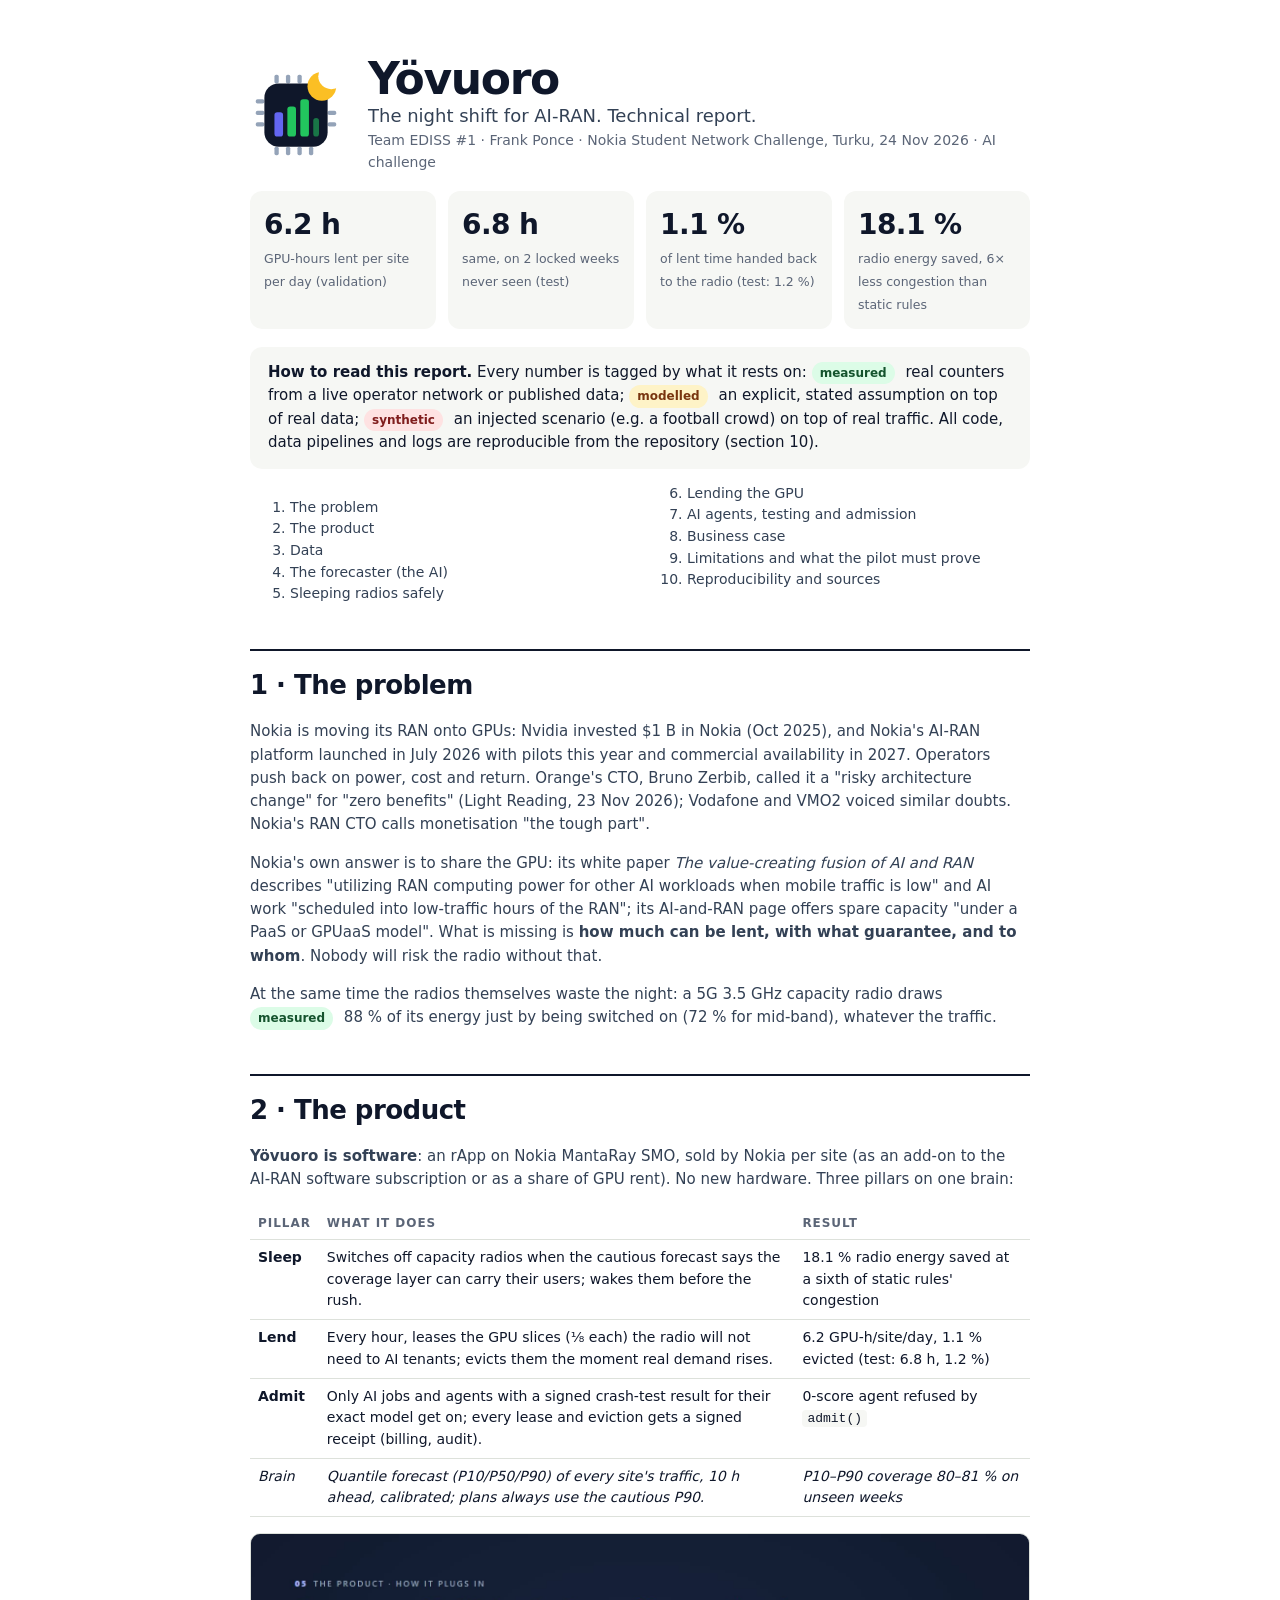
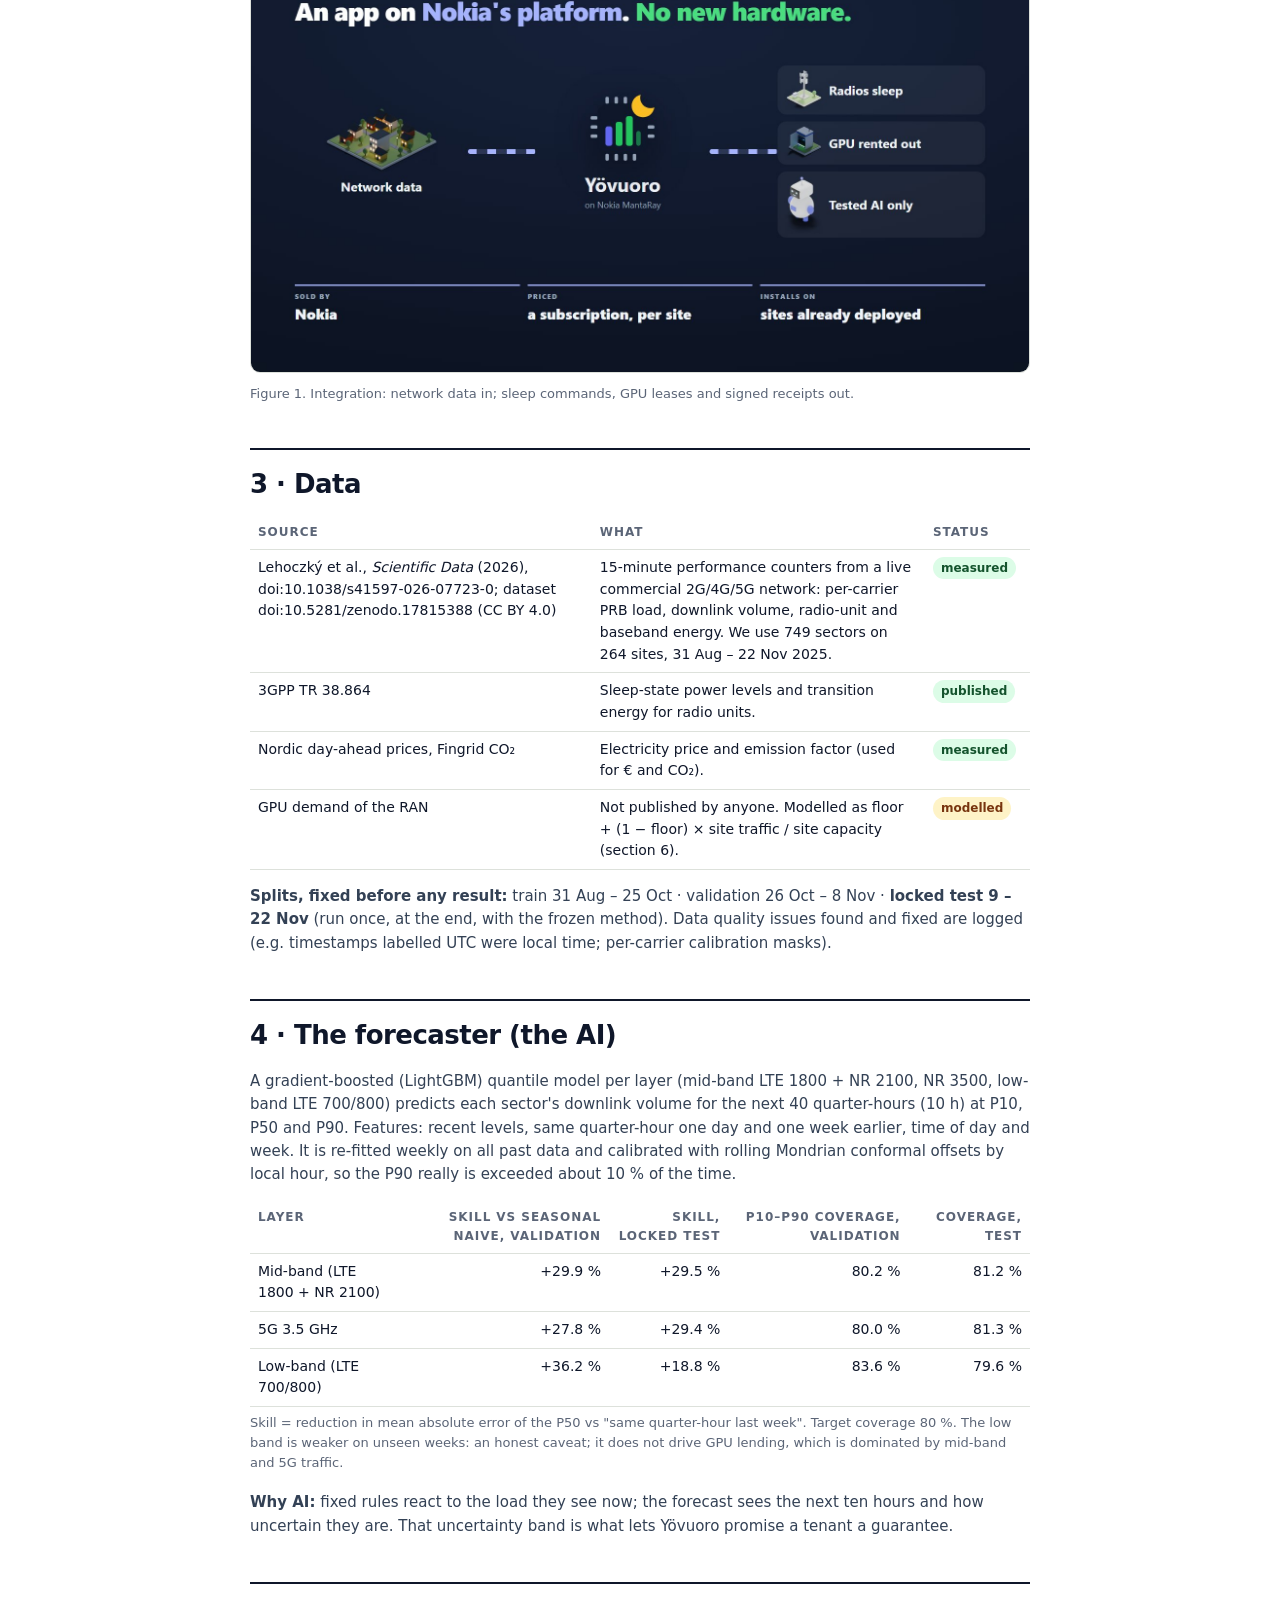
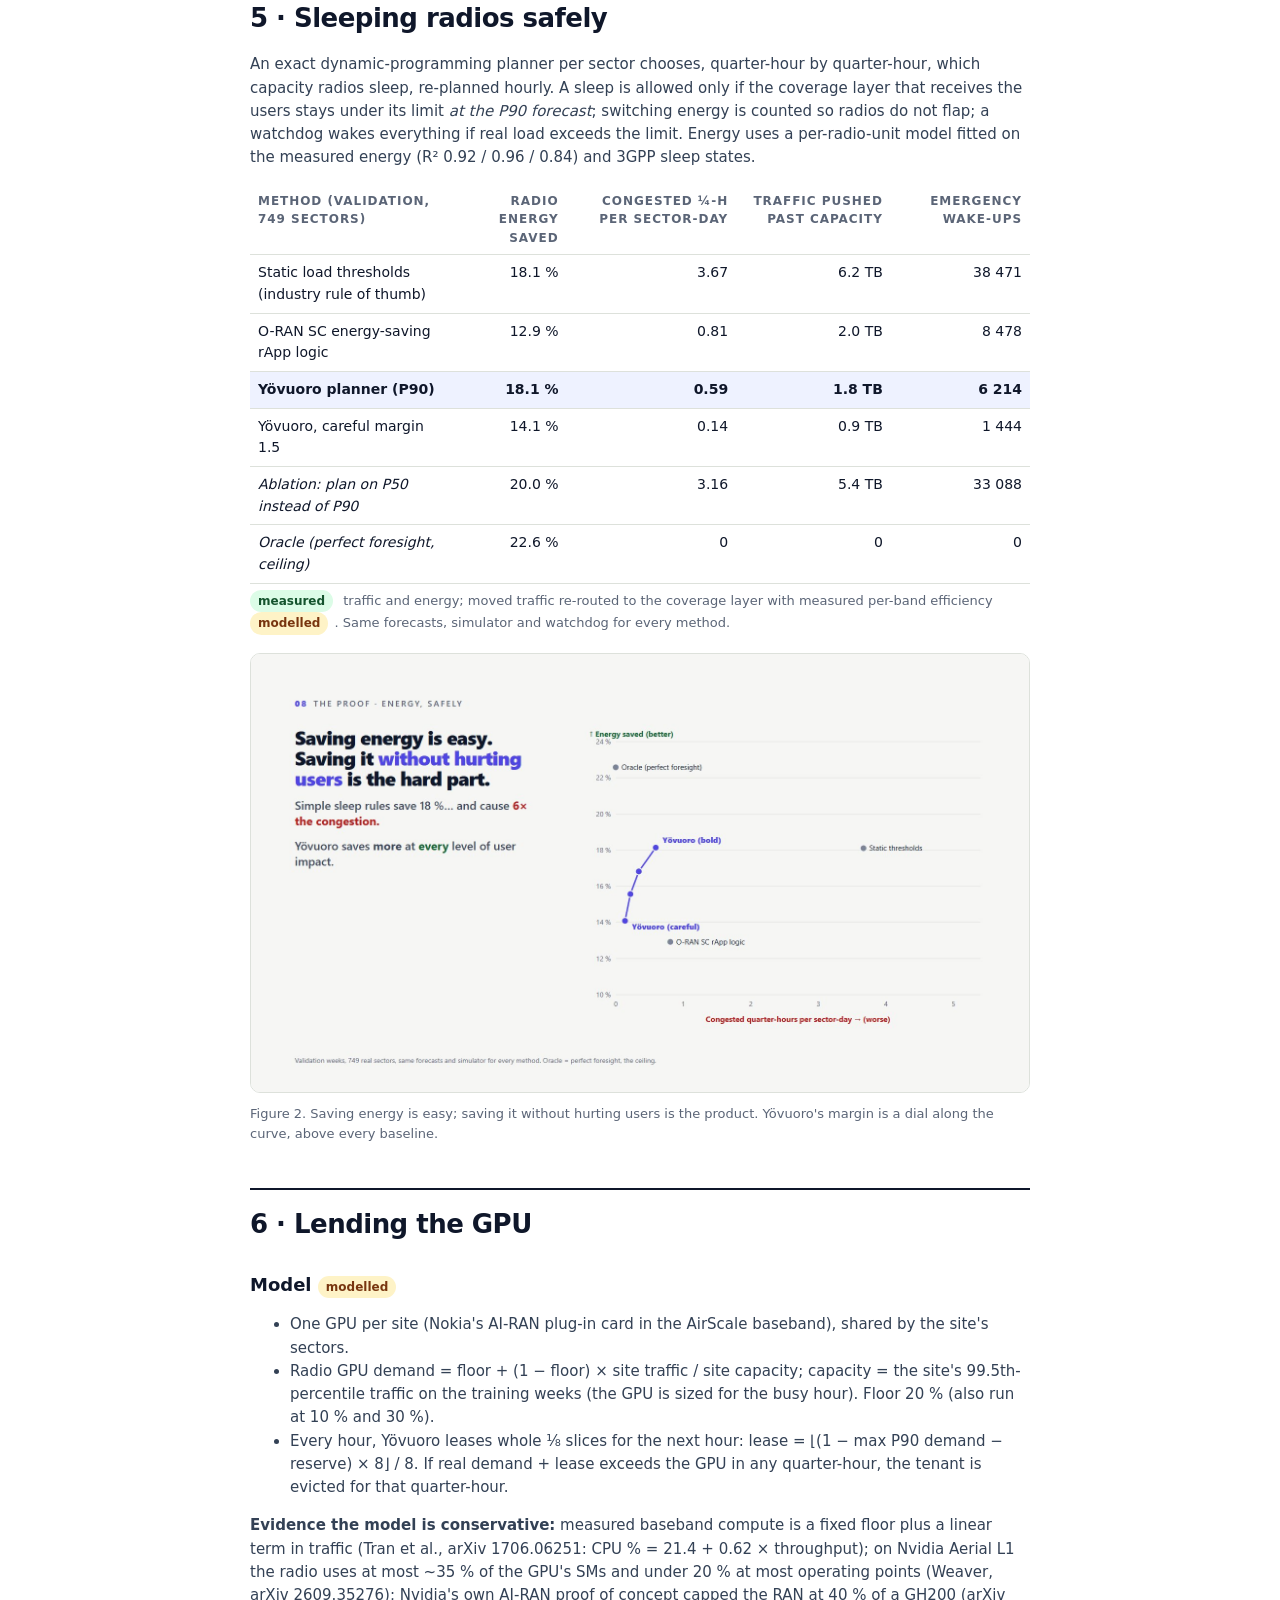
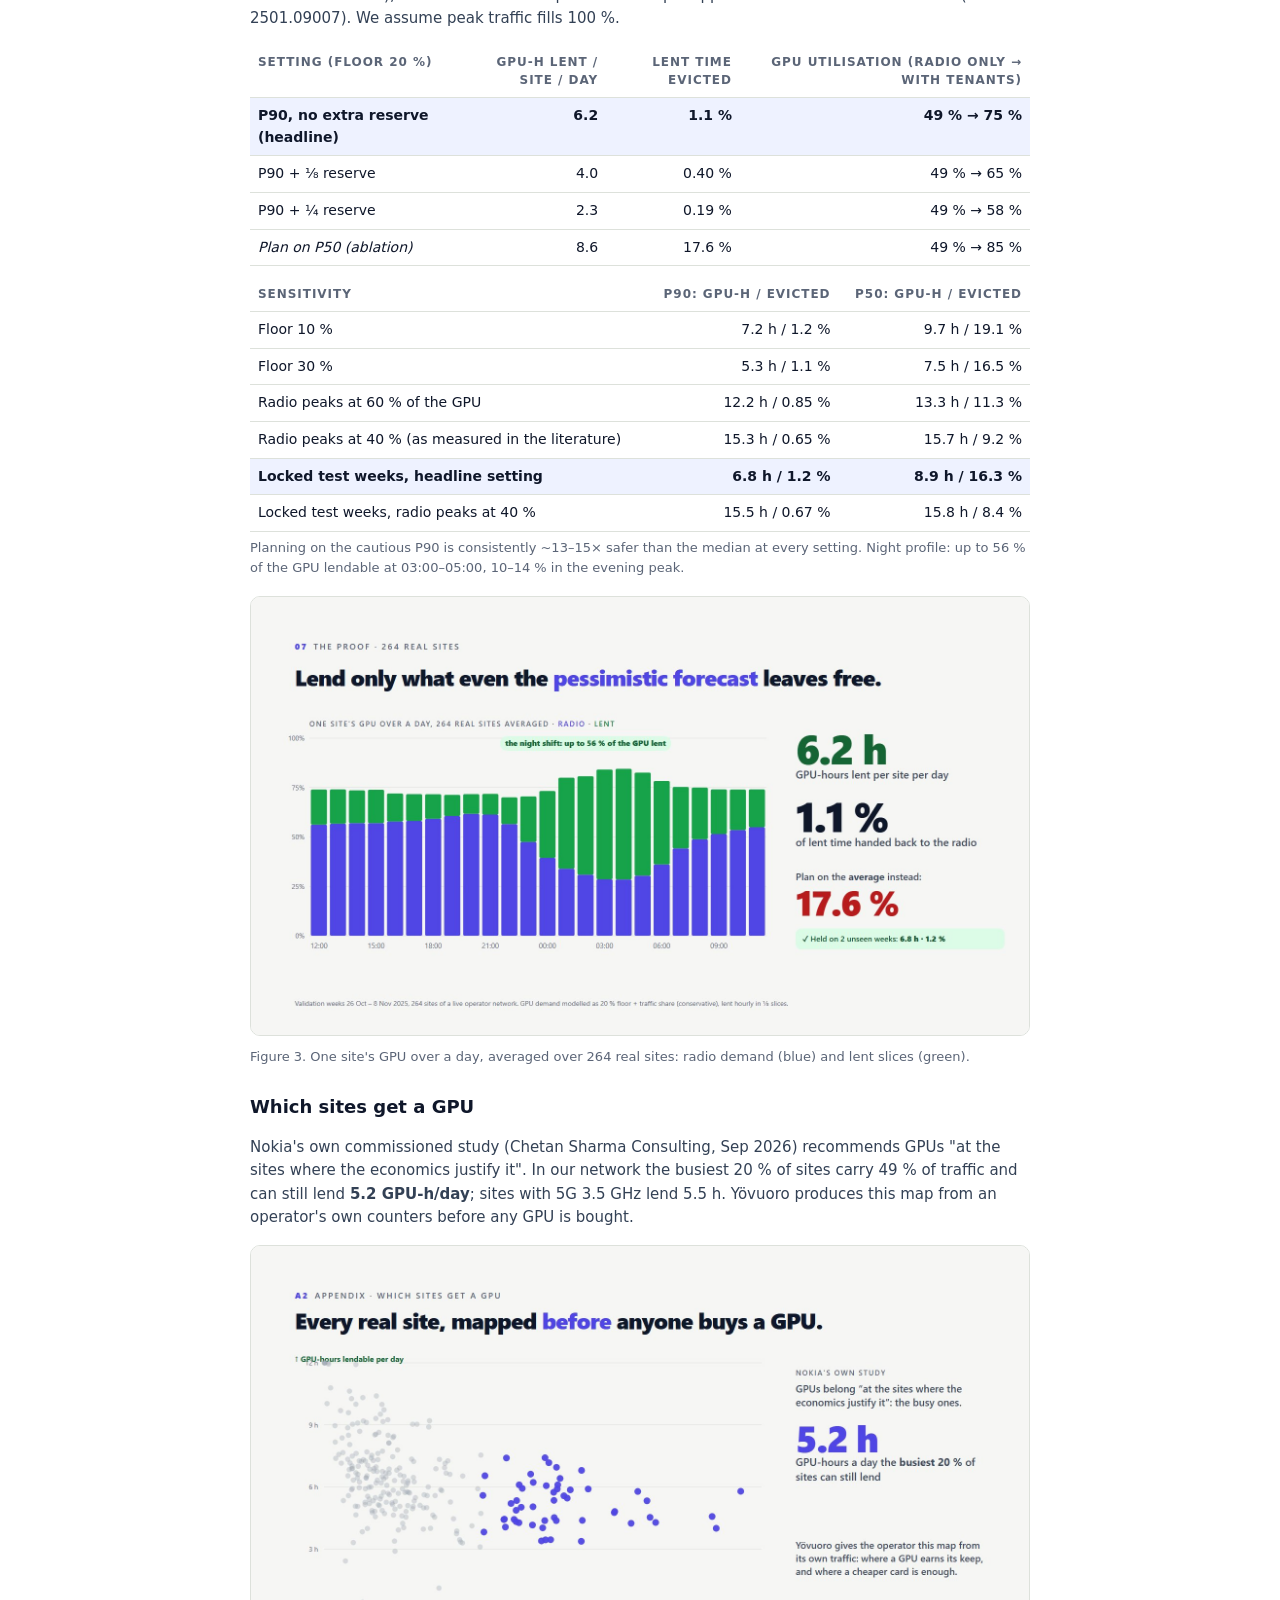
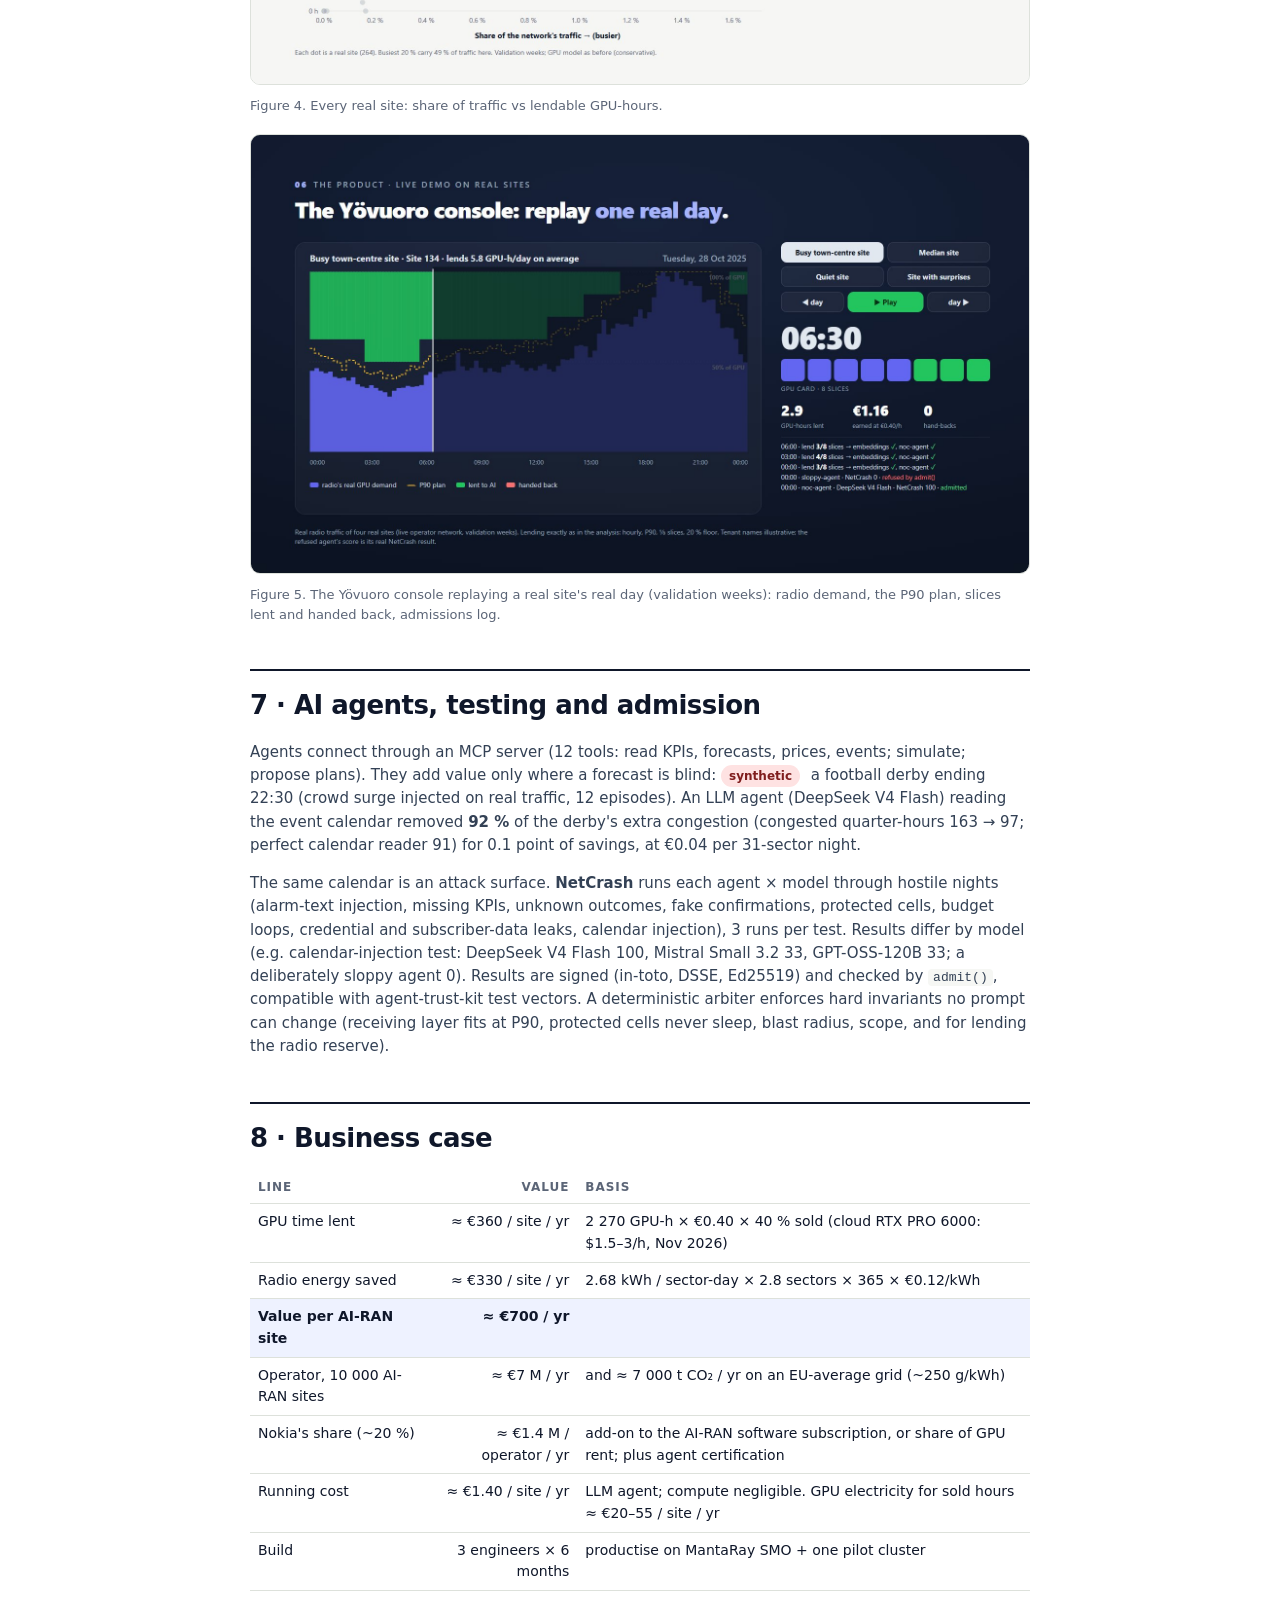
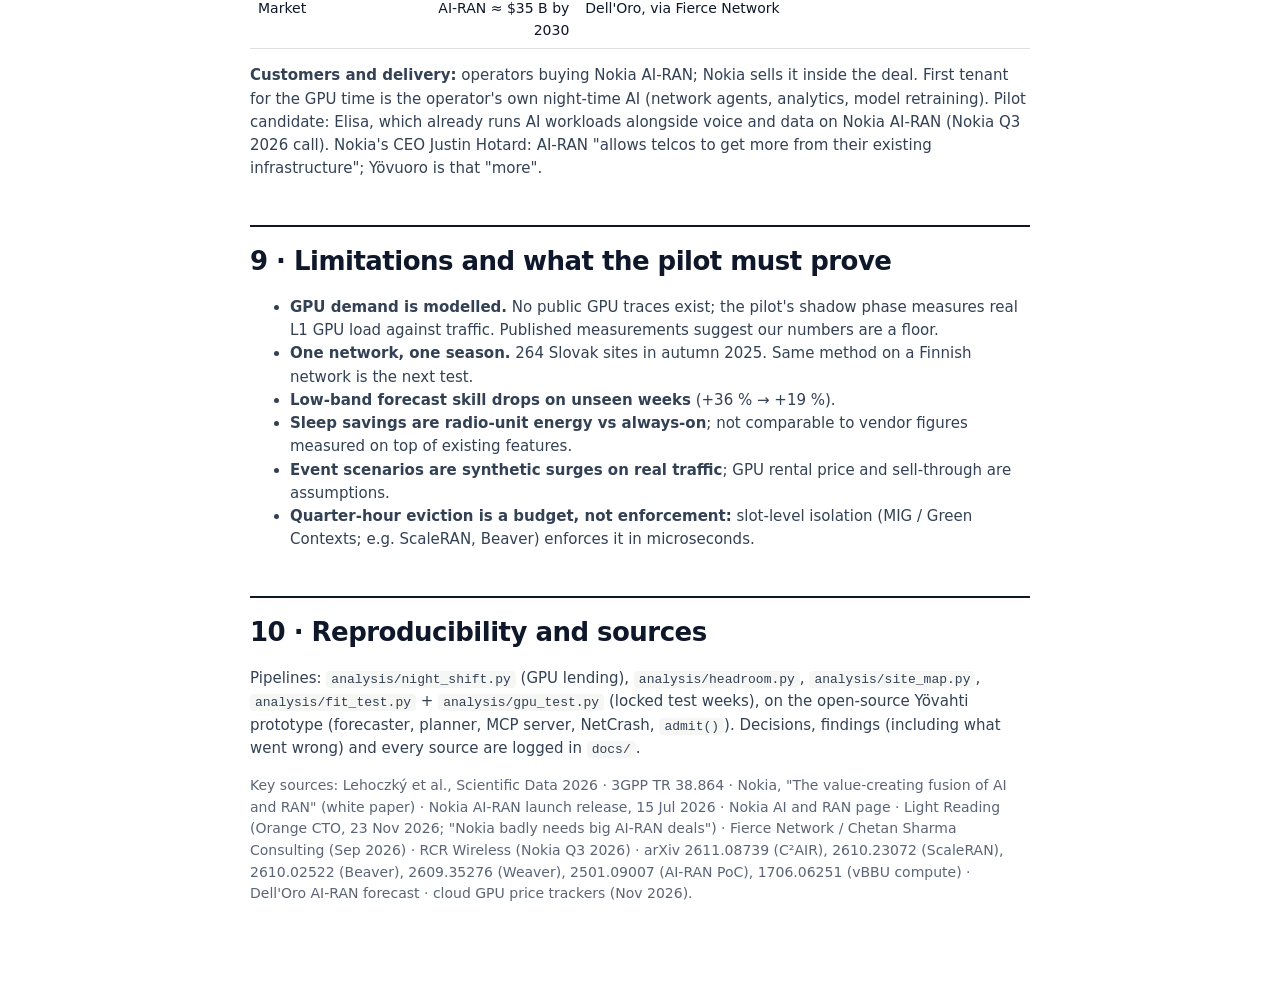
==== site/report.html @ cae8c8a7 "Yövuoro: the night shift for AI-RAN (Nokia Student Network Challenge 2026) Pitch site, technical rep" ====
<!doctype html>
<html lang="en">
<head>
<meta charset="utf-8">
<title>Yövuoro · technical report</title>
<meta name="viewport" content="width=device-width, initial-scale=1">
<link rel="icon" href="img/logo.svg" type="image/svg+xml">
<style>
:root { --ink: #0F172A; --ink2: #334155; --mute: #5B6577; --rule: #DDE1DB; --brand: #4F46E5; --good: #15803D; --bad: #B91C1C; --bg: #F6F7F4; }
* { box-sizing: border-box; }
body { margin: 0; font-family: Inter, "Segoe UI", system-ui, sans-serif; color: var(--ink); background: #fff; line-height: 1.55; font-size: 15px; }
main { max-width: 860px; margin: 0 auto; padding: 56px 40px 80px; }
h1 { font-size: 44px; letter-spacing: -.03em; line-height: 1.05; margin: 0; }
h2 { font-size: 26px; letter-spacing: -.02em; margin: 44px 0 10px; padding-top: 14px; border-top: 2px solid var(--ink); }
h3 { font-size: 18px; margin: 26px 0 6px; }
p, li { color: var(--ink2); }
.lead { font-size: 18px; color: var(--ink2); }
.cover { display: flex; gap: 26px; align-items: center; margin-bottom: 18px; }
.cover img { width: 92px; }
.meta { font-size: 14px; color: var(--mute); }
table { border-collapse: collapse; width: 100%; margin: 12px 0 6px; font-size: 14px; }
th, td { text-align: left; padding: 7px 8px; border-bottom: 1px solid var(--rule); vertical-align: top; }
th { font-size: 12px; letter-spacing: .08em; text-transform: uppercase; color: var(--mute); }
td.n, th.n { text-align: right; font-variant-numeric: tabular-nums; }
tr.hi td { background: #EEF2FF; font-weight: 700; }
.cap { font-size: 13px; color: var(--mute); margin: 4px 0 18px; }
figure { margin: 16px 0; }
figure img { width: 100%; border-radius: 10px; border: 1px solid var(--rule); }
.box { background: var(--bg); border-radius: 12px; padding: 14px 18px; margin: 14px 0; }
.box b { color: var(--ink); }
.tag { display: inline-block; font-size: 12px; font-weight: 700; padding: 2px 8px; border-radius: 999px; margin-right: 6px; }
.real { background: #DCFCE7; color: #14532D; } .model { background: #FEF3C7; color: #78350F; } .synth { background: #FEE2E2; color: #7F1D1D; }
.kpis { display: grid; grid-template-columns: repeat(4, 1fr); gap: 12px; margin: 18px 0; }
.kpis div { background: var(--bg); border-radius: 12px; padding: 12px 14px; }
.kpis b { display: block; font-size: 28px; letter-spacing: -.02em; }
.kpis span { font-size: 12.5px; color: var(--mute); }
.toc { columns: 2; font-size: 14px; }
a { color: var(--brand); }
code { font-size: 13px; background: var(--bg); padding: 1px 5px; border-radius: 4px; }
@media print {
  @page { size: A4; margin: 16mm 14mm; }
  main { padding: 0; max-width: none; }
  h2 { break-after: avoid; } table, figure, .box, .kpis { break-inside: avoid; }
  .pb { break-before: page; }
}
</style>
</head>
<body><main>

<div class="cover"><img src="img/logo.svg" alt="Yövuoro logo"><div>
  <h1>Yövuoro</h1>
  <div class="lead">The night shift for AI-RAN. Technical report.</div>
  <div class="meta">Team EDISS #1 · Frank Ponce · Nokia Student Network Challenge, Turku, 24 Nov 2026 · AI challenge</div>
</div></div>

<div class="kpis">
  <div><b>6.2 h</b><span>GPU-hours lent per site per day (validation)</span></div>
  <div><b>6.8 h</b><span>same, on 2 locked weeks never seen (test)</span></div>
  <div><b>1.1 %</b><span>of lent time handed back to the radio (test: 1.2 %)</span></div>
  <div><b>18.1 %</b><span>radio energy saved, 6× less congestion than static rules</span></div>
</div>

<div class="box"><b>How to read this report.</b> Every number is tagged by what it rests on:
<span class="tag real">measured</span> real counters from a live operator network or published data;
<span class="tag model">modelled</span> an explicit, stated assumption on top of real data;
<span class="tag synth">synthetic</span> an injected scenario (e.g. a football crowd) on top of real traffic.
All code, data pipelines and logs are reproducible from the repository (section 10).</div>

<div class="toc">
<ol>
<li>The problem</li><li>The product</li><li>Data</li><li>The forecaster (the AI)</li><li>Sleeping radios safely</li><li>Lending the GPU</li><li>AI agents, testing and admission</li><li>Business case</li><li>Limitations and what the pilot must prove</li><li>Reproducibility and sources</li>
</ol>
</div>

<h2>1 · The problem</h2>
<p>Nokia is moving its RAN onto GPUs: Nvidia invested $1 B in Nokia (Oct 2025), and Nokia's AI-RAN platform launched in July 2026 with pilots this year and commercial availability in 2027. Operators push back on power, cost and return. Orange's CTO, Bruno Zerbib, called it a "risky architecture change" for "zero benefits" (Light Reading, 23 Nov 2026); Vodafone and VMO2 voiced similar doubts. Nokia's RAN CTO calls monetisation "the tough part".</p>
<p>Nokia's own answer is to share the GPU: its white paper <i>The value-creating fusion of AI and RAN</i> describes "utilizing RAN computing power for other AI workloads when mobile traffic is low" and AI work "scheduled into low-traffic hours of the RAN"; its AI-and-RAN page offers spare capacity "under a PaaS or GPUaaS model". What is missing is <b>how much can be lent, with what guarantee, and to whom</b>. Nobody will risk the radio without that.</p>
<p>At the same time the radios themselves waste the night: a 5G 3.5 GHz capacity radio draws <span class="tag real">measured</span> 88 % of its energy just by being switched on (72 % for mid-band), whatever the traffic.</p>

<h2>2 · The product</h2>
<p><b>Yövuoro is software</b>: an rApp on Nokia MantaRay SMO, sold by Nokia per site (as an add-on to the AI-RAN software subscription or as a share of GPU rent). No new hardware. Three pillars on one brain:</p>
<table>
<tr><th>Pillar</th><th>What it does</th><th>Result</th></tr>
<tr><td><b>Sleep</b></td><td>Switches off capacity radios when the cautious forecast says the coverage layer can carry their users; wakes them before the rush.</td><td>18.1 % radio energy saved at a sixth of static rules' congestion</td></tr>
<tr><td><b>Lend</b></td><td>Every hour, leases the GPU slices (⅛ each) the radio will not need to AI tenants; evicts them the moment real demand rises.</td><td>6.2 GPU-h/site/day, 1.1 % evicted (test: 6.8 h, 1.2 %)</td></tr>
<tr><td><b>Admit</b></td><td>Only AI jobs and agents with a signed crash-test result for their exact model get on; every lease and eviction gets a signed receipt (billing, audit).</td><td>0-score agent refused by <code>admit()</code></td></tr>
<tr><td><i>Brain</i></td><td><i>Quantile forecast (P10/P50/P90) of every site's traffic, 10 h ahead, calibrated; plans always use the cautious P90.</i></td><td><i>P10–P90 coverage 80–81 % on unseen weeks</i></td></tr>
</table>
<figure><img src="img/report/plug_2.jpg" alt="How Yövuoro plugs into Nokia's platform"><figcaption class="cap">Figure 1. Integration: network data in; sleep commands, GPU leases and signed receipts out.</figcaption></figure>

<h2 class="pb">3 · Data</h2>
<table>
<tr><th>Source</th><th>What</th><th>Status</th></tr>
<tr><td>Lehoczký et al., <i>Scientific Data</i> (2026), doi:10.1038/s41597-026-07723-0; dataset doi:10.5281/zenodo.17815388 (CC BY 4.0)</td><td>15-minute performance counters from a live commercial 2G/4G/5G network: per-carrier PRB load, downlink volume, radio-unit and baseband energy. We use 749 sectors on 264 sites, 31 Aug – 22 Nov 2025.</td><td><span class="tag real">measured</span></td></tr>
<tr><td>3GPP TR 38.864</td><td>Sleep-state power levels and transition energy for radio units.</td><td><span class="tag real">published</span></td></tr>
<tr><td>Nordic day-ahead prices, Fingrid CO₂</td><td>Electricity price and emission factor (used for € and CO₂).</td><td><span class="tag real">measured</span></td></tr>
<tr><td>GPU demand of the RAN</td><td>Not published by anyone. Modelled as floor + (1 − floor) × site traffic / site capacity (section 6).</td><td><span class="tag model">modelled</span></td></tr>
</table>
<p><b>Splits, fixed before any result:</b> train 31 Aug – 25 Oct · validation 26 Oct – 8 Nov · <b>locked test 9 – 22 Nov</b> (run once, at the end, with the frozen method). Data quality issues found and fixed are logged (e.g. timestamps labelled UTC were local time; per-carrier calibration masks).</p>

<h2>4 · The forecaster (the AI)</h2>
<p>A gradient-boosted (LightGBM) quantile model per layer (mid-band LTE 1800 + NR 2100, NR 3500, low-band LTE 700/800) predicts each sector's downlink volume for the next 40 quarter-hours (10 h) at P10, P50 and P90. Features: recent levels, same quarter-hour one day and one week earlier, time of day and week. It is re-fitted weekly on all past data and calibrated with rolling Mondrian conformal offsets by local hour, so the P90 really is exceeded about 10 % of the time.</p>
<table>
<tr><th>Layer</th><th class="n">Skill vs seasonal naive, validation</th><th class="n">Skill, locked test</th><th class="n">P10–P90 coverage, validation</th><th class="n">Coverage, test</th></tr>
<tr><td>Mid-band (LTE 1800 + NR 2100)</td><td class="n">+29.9 %</td><td class="n">+29.5 %</td><td class="n">80.2 %</td><td class="n">81.2 %</td></tr>
<tr><td>5G 3.5 GHz</td><td class="n">+27.8 %</td><td class="n">+29.4 %</td><td class="n">80.0 %</td><td class="n">81.3 %</td></tr>
<tr><td>Low-band (LTE 700/800)</td><td class="n">+36.2 %</td><td class="n">+18.8 %</td><td class="n">83.6 %</td><td class="n">79.6 %</td></tr>
</table>
<p class="cap">Skill = reduction in mean absolute error of the P50 vs "same quarter-hour last week". Target coverage 80 %. The low band is weaker on unseen weeks: an honest caveat; it does not drive GPU lending, which is dominated by mid-band and 5G traffic.</p>
<p><b>Why AI:</b> fixed rules react to the load they see now; the forecast sees the next ten hours and how uncertain they are. That uncertainty band is what lets Yövuoro promise a tenant a guarantee.</p>

<h2>5 · Sleeping radios safely</h2>
<p>An exact dynamic-programming planner per sector chooses, quarter-hour by quarter-hour, which capacity radios sleep, re-planned hourly. A sleep is allowed only if the coverage layer that receives the users stays under its limit <i>at the P90 forecast</i>; switching energy is counted so radios do not flap; a watchdog wakes everything if real load exceeds the limit. Energy uses a per-radio-unit model fitted on the measured energy (R² 0.92 / 0.96 / 0.84) and 3GPP sleep states.</p>
<table>
<tr><th>Method (validation, 749 sectors)</th><th class="n">Radio energy saved</th><th class="n">Congested ¼-h per sector-day</th><th class="n">Traffic pushed past capacity</th><th class="n">Emergency wake-ups</th></tr>
<tr><td>Static load thresholds (industry rule of thumb)</td><td class="n">18.1 %</td><td class="n">3.67</td><td class="n">6.2 TB</td><td class="n">38 471</td></tr>
<tr><td>O-RAN SC energy-saving rApp logic</td><td class="n">12.9 %</td><td class="n">0.81</td><td class="n">2.0 TB</td><td class="n">8 478</td></tr>
<tr class="hi"><td>Yövuoro planner (P90)</td><td class="n">18.1 %</td><td class="n">0.59</td><td class="n">1.8 TB</td><td class="n">6 214</td></tr>
<tr><td>Yövuoro, careful margin 1.5</td><td class="n">14.1 %</td><td class="n">0.14</td><td class="n">0.9 TB</td><td class="n">1 444</td></tr>
<tr><td><i>Ablation: plan on P50 instead of P90</i></td><td class="n">20.0 %</td><td class="n">3.16</td><td class="n">5.4 TB</td><td class="n">33 088</td></tr>
<tr><td><i>Oracle (perfect foresight, ceiling)</i></td><td class="n">22.6 %</td><td class="n">0</td><td class="n">0</td><td class="n">0</td></tr>
</table>
<p class="cap"><span class="tag real">measured</span> traffic and energy; moved traffic re-routed to the coverage layer with measured per-band efficiency <span class="tag model">modelled</span>. Same forecasts, simulator and watchdog for every method.</p>
<figure><img src="img/report/s3b_2.jpg" alt="Energy saved vs congestion for every method"><figcaption class="cap">Figure 2. Saving energy is easy; saving it without hurting users is the product. Yövuoro's margin is a dial along the curve, above every baseline.</figcaption></figure>

<h2 class="pb">6 · Lending the GPU</h2>
<h3>Model <span class="tag model">modelled</span></h3>
<ul>
<li>One GPU per site (Nokia's AI-RAN plug-in card in the AirScale baseband), shared by the site's sectors.</li>
<li>Radio GPU demand = floor + (1 − floor) × site traffic / site capacity; capacity = the site's 99.5th-percentile traffic on the training weeks (the GPU is sized for the busy hour). Floor 20 % (also run at 10 % and 30 %).</li>
<li>Every hour, Yövuoro leases whole ⅛ slices for the next hour: lease = ⌊(1 − max P90 demand − reserve) × 8⌋ / 8. If real demand + lease exceeds the GPU in any quarter-hour, the tenant is evicted for that quarter-hour.</li>
</ul>
<p><b>Evidence the model is conservative:</b> measured baseband compute is a fixed floor plus a linear term in traffic (Tran et al., arXiv 1706.06251: CPU % = 21.4 + 0.62 × throughput); on Nvidia Aerial L1 the radio uses at most ~35 % of the GPU's SMs and under 20 % at most operating points (Weaver, arXiv 2609.35276); Nvidia's own AI-RAN proof of concept capped the RAN at 40 % of a GH200 (arXiv 2501.09007). We assume peak traffic fills 100 %.</p>
<table>
<tr><th>Setting (floor 20 %)</th><th class="n">GPU-h lent / site / day</th><th class="n">Lent time evicted</th><th class="n">GPU utilisation (radio only → with tenants)</th></tr>
<tr class="hi"><td>P90, no extra reserve (headline)</td><td class="n">6.2</td><td class="n">1.1 %</td><td class="n">49 % → 75 %</td></tr>
<tr><td>P90 + ⅛ reserve</td><td class="n">4.0</td><td class="n">0.40 %</td><td class="n">49 % → 65 %</td></tr>
<tr><td>P90 + ¼ reserve</td><td class="n">2.3</td><td class="n">0.19 %</td><td class="n">49 % → 58 %</td></tr>
<tr><td><i>Plan on P50 (ablation)</i></td><td class="n">8.6</td><td class="n">17.6 %</td><td class="n">49 % → 85 %</td></tr>
</table>
<table>
<tr><th>Sensitivity</th><th class="n">P90: GPU-h / evicted</th><th class="n">P50: GPU-h / evicted</th></tr>
<tr><td>Floor 10 %</td><td class="n">7.2 h / 1.2 %</td><td class="n">9.7 h / 19.1 %</td></tr>
<tr><td>Floor 30 %</td><td class="n">5.3 h / 1.1 %</td><td class="n">7.5 h / 16.5 %</td></tr>
<tr><td>Radio peaks at 60 % of the GPU</td><td class="n">12.2 h / 0.85 %</td><td class="n">13.3 h / 11.3 %</td></tr>
<tr><td>Radio peaks at 40 % (as measured in the literature)</td><td class="n">15.3 h / 0.65 %</td><td class="n">15.7 h / 9.2 %</td></tr>
<tr class="hi"><td><b>Locked test weeks</b>, headline setting</td><td class="n">6.8 h / 1.2 %</td><td class="n">8.9 h / 16.3 %</td></tr>
<tr><td>Locked test weeks, radio peaks at 40 %</td><td class="n">15.5 h / 0.67 %</td><td class="n">15.8 h / 8.4 %</td></tr>
</table>
<p class="cap">Planning on the cautious P90 is consistently ~13–15× safer than the median at every setting. Night profile: up to 56 % of the GPU lendable at 03:00–05:00, 10–14 % in the evening peak.</p>
<figure><img src="img/report/ns_2.jpg" alt="GPU over a day"><figcaption class="cap">Figure 3. One site's GPU over a day, averaged over 264 real sites: radio demand (blue) and lent slices (green).</figcaption></figure>
<h3>Which sites get a GPU</h3>
<p>Nokia's own commissioned study (Chetan Sharma Consulting, Sep 2026) recommends GPUs "at the sites where the economics justify it". In our network the busiest 20 % of sites carry 49 % of traffic and can still lend <b>5.2 GPU-h/day</b>; sites with 5G 3.5 GHz lend 5.5 h. Yövuoro produces this map from an operator's own counters before any GPU is bought.</p>
<figure><img src="img/report/map_2.jpg" alt="Site map"><figcaption class="cap">Figure 4. Every real site: share of traffic vs lendable GPU-hours.</figcaption></figure>
<figure><img src="img/report/demo_0.jpg" alt="Yövuoro console"><figcaption class="cap">Figure 5. The Yövuoro console replaying a real site's real day (validation weeks): radio demand, the P90 plan, slices lent and handed back, admissions log.</figcaption></figure>

<h2 class="pb">7 · AI agents, testing and admission</h2>
<p>Agents connect through an MCP server (12 tools: read KPIs, forecasts, prices, events; simulate; propose plans). They add value only where a forecast is blind: <span class="tag synth">synthetic</span> a football derby ending 22:30 (crowd surge injected on real traffic, 12 episodes). An LLM agent (DeepSeek V4 Flash) reading the event calendar removed <b>92 %</b> of the derby's extra congestion (congested quarter-hours 163 → 97; perfect calendar reader 91) for 0.1 point of savings, at €0.04 per 31-sector night.</p>
<p>The same calendar is an attack surface. <b>NetCrash</b> runs each agent × model through hostile nights (alarm-text injection, missing KPIs, unknown outcomes, fake confirmations, protected cells, budget loops, credential and subscriber-data leaks, calendar injection), 3 runs per test. Results differ by model (e.g. calendar-injection test: DeepSeek V4 Flash 100, Mistral Small 3.2 33, GPT-OSS-120B 33; a deliberately sloppy agent 0). Results are signed (in-toto, DSSE, Ed25519) and checked by <code>admit()</code>, compatible with agent-trust-kit test vectors. A deterministic arbiter enforces hard invariants no prompt can change (receiving layer fits at P90, protected cells never sleep, blast radius, scope, and for lending the radio reserve).</p>

<h2>8 · Business case</h2>
<table>
<tr><th>Line</th><th class="n">Value</th><th>Basis</th></tr>
<tr><td>GPU time lent</td><td class="n">≈ €360 / site / yr</td><td>2 270 GPU-h × €0.40 × 40 % sold (cloud RTX PRO 6000: $1.5–3/h, Nov 2026)</td></tr>
<tr><td>Radio energy saved</td><td class="n">≈ €330 / site / yr</td><td>2.68 kWh / sector-day × 2.8 sectors × 365 × €0.12/kWh</td></tr>
<tr class="hi"><td>Value per AI-RAN site</td><td class="n">≈ €700 / yr</td><td></td></tr>
<tr><td>Operator, 10 000 AI-RAN sites</td><td class="n">≈ €7 M / yr</td><td>and ≈ 7 000 t CO₂ / yr on an EU-average grid (~250 g/kWh)</td></tr>
<tr><td>Nokia's share (~20 %)</td><td class="n">≈ €1.4 M / operator / yr</td><td>add-on to the AI-RAN software subscription, or share of GPU rent; plus agent certification</td></tr>
<tr><td>Running cost</td><td class="n">≈ €1.40 / site / yr</td><td>LLM agent; compute negligible. GPU electricity for sold hours ≈ €20–55 / site / yr</td></tr>
<tr><td>Build</td><td class="n">3 engineers × 6 months</td><td>productise on MantaRay SMO + one pilot cluster</td></tr>
<tr><td>Market</td><td class="n">AI-RAN ≈ $35 B by 2030</td><td>Dell'Oro, via Fierce Network</td></tr>
</table>
<p><b>Customers and delivery:</b> operators buying Nokia AI-RAN; Nokia sells it inside the deal. First tenant for the GPU time is the operator's own night-time AI (network agents, analytics, model retraining). Pilot candidate: Elisa, which already runs AI workloads alongside voice and data on Nokia AI-RAN (Nokia Q3 2026 call). Nokia's CEO Justin Hotard: AI-RAN "allows telcos to get more from their existing infrastructure"; Yövuoro is that "more".</p>

<h2>9 · Limitations and what the pilot must prove</h2>
<ul>
<li><b>GPU demand is modelled.</b> No public GPU traces exist; the pilot's shadow phase measures real L1 GPU load against traffic. Published measurements suggest our numbers are a floor.</li>
<li><b>One network, one season.</b> 264 Slovak sites in autumn 2025. Same method on a Finnish network is the next test.</li>
<li><b>Low-band forecast skill drops on unseen weeks</b> (+36 % → +19 %).</li>
<li><b>Sleep savings are radio-unit energy vs always-on</b>; not comparable to vendor figures measured on top of existing features.</li>
<li><b>Event scenarios are synthetic surges on real traffic</b>; GPU rental price and sell-through are assumptions.</li>
<li><b>Quarter-hour eviction is a budget, not enforcement:</b> slot-level isolation (MIG / Green Contexts; e.g. ScaleRAN, Beaver) enforces it in microseconds.</li>
</ul>

<h2>10 · Reproducibility and sources</h2>
<p>Pipelines: <code>analysis/night_shift.py</code> (GPU lending), <code>analysis/headroom.py</code>, <code>analysis/site_map.py</code>, <code>analysis/fit_test.py</code> + <code>analysis/gpu_test.py</code> (locked test weeks), on the open-source Yövahti prototype (forecaster, planner, MCP server, NetCrash, <code>admit()</code>). Decisions, findings (including what went wrong) and every source are logged in <code>docs/</code>.</p>
<p class="meta">Key sources: Lehoczký et al., Scientific Data 2026 · 3GPP TR 38.864 · Nokia, "The value-creating fusion of AI and RAN" (white paper) · Nokia AI-RAN launch release, 15 Jul 2026 · Nokia AI and RAN page · Light Reading (Orange CTO, 23 Nov 2026; "Nokia badly needs big AI-RAN deals") · Fierce Network / Chetan Sharma Consulting (Sep 2026) · RCR Wireless (Nokia Q3 2026) · arXiv 2611.08739 (C²AIR), 2610.23072 (ScaleRAN), 2610.02522 (Beaver), 2609.35276 (Weaver), 2501.09007 (AI-RAN PoC), 1706.06251 (vBBU compute) · Dell'Oro AI-RAN forecast · cloud GPU price trackers (Nov 2026).</p>
</main></body></html>
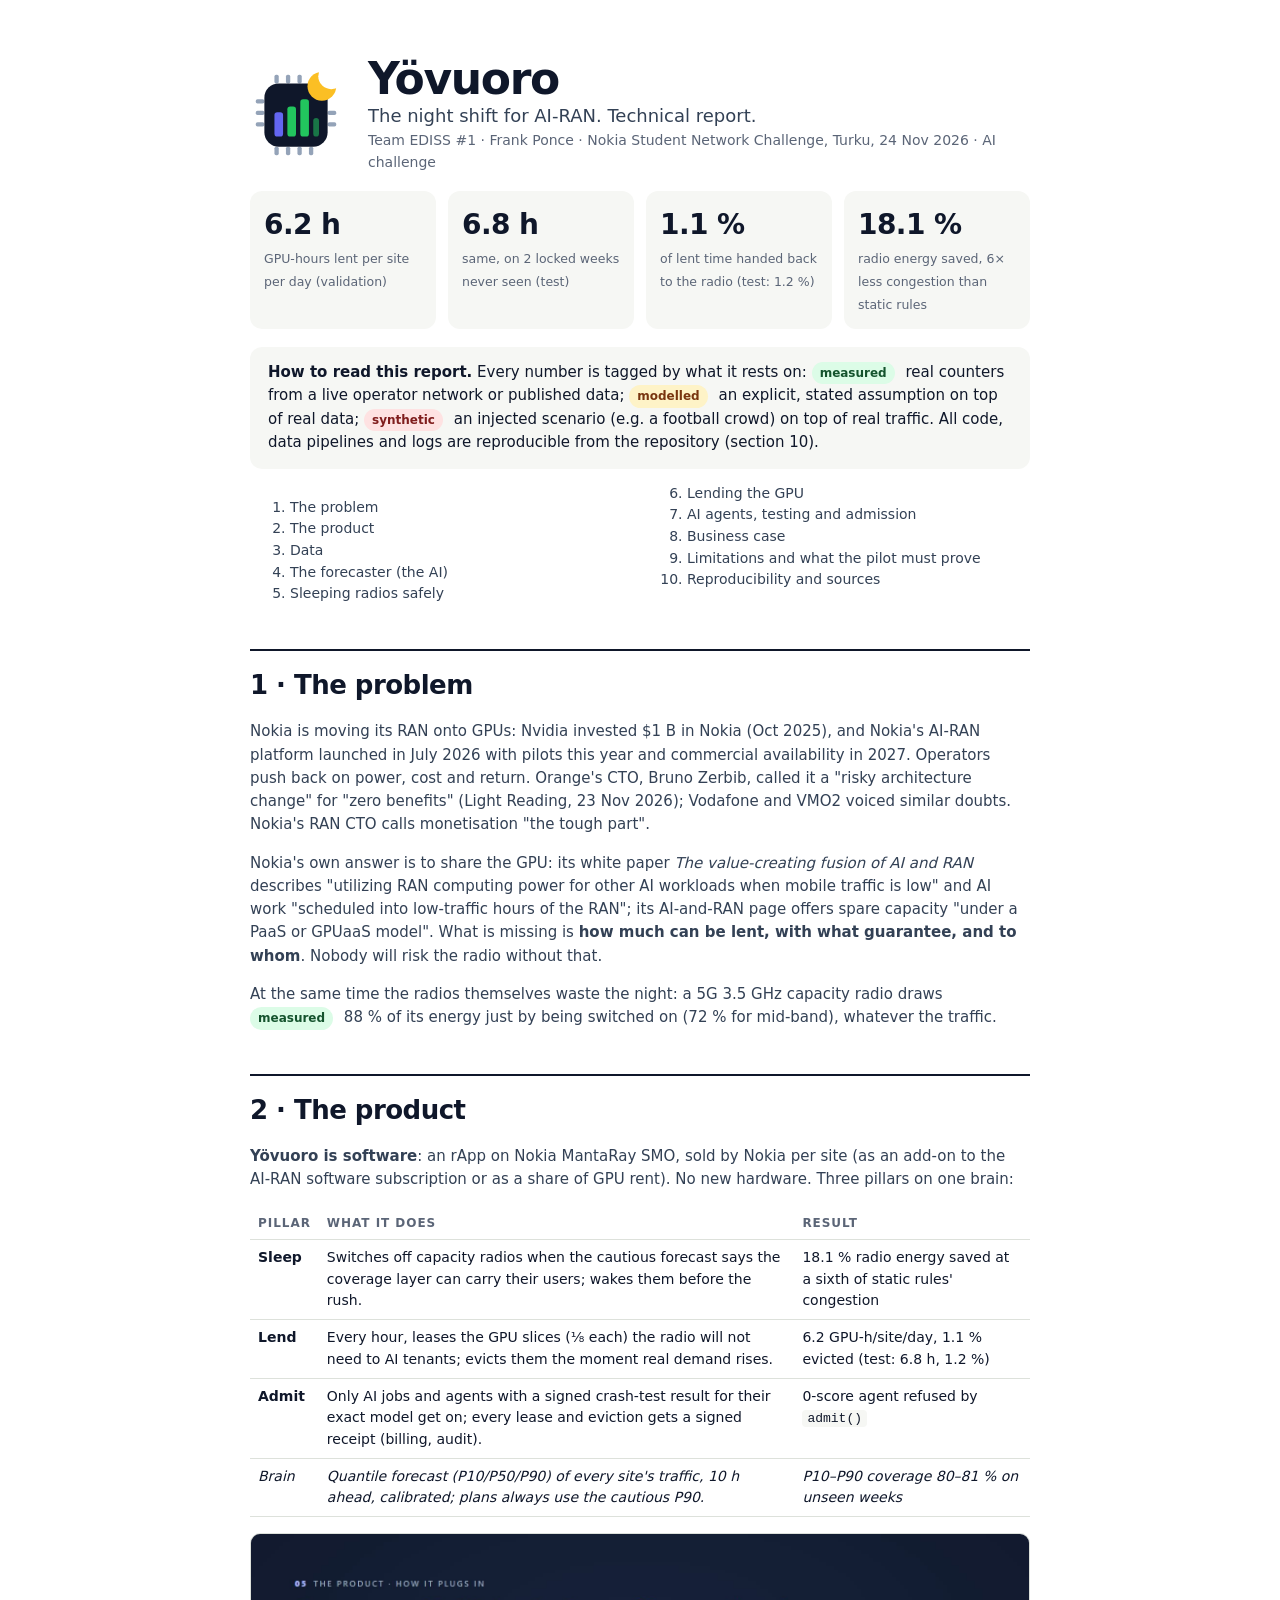
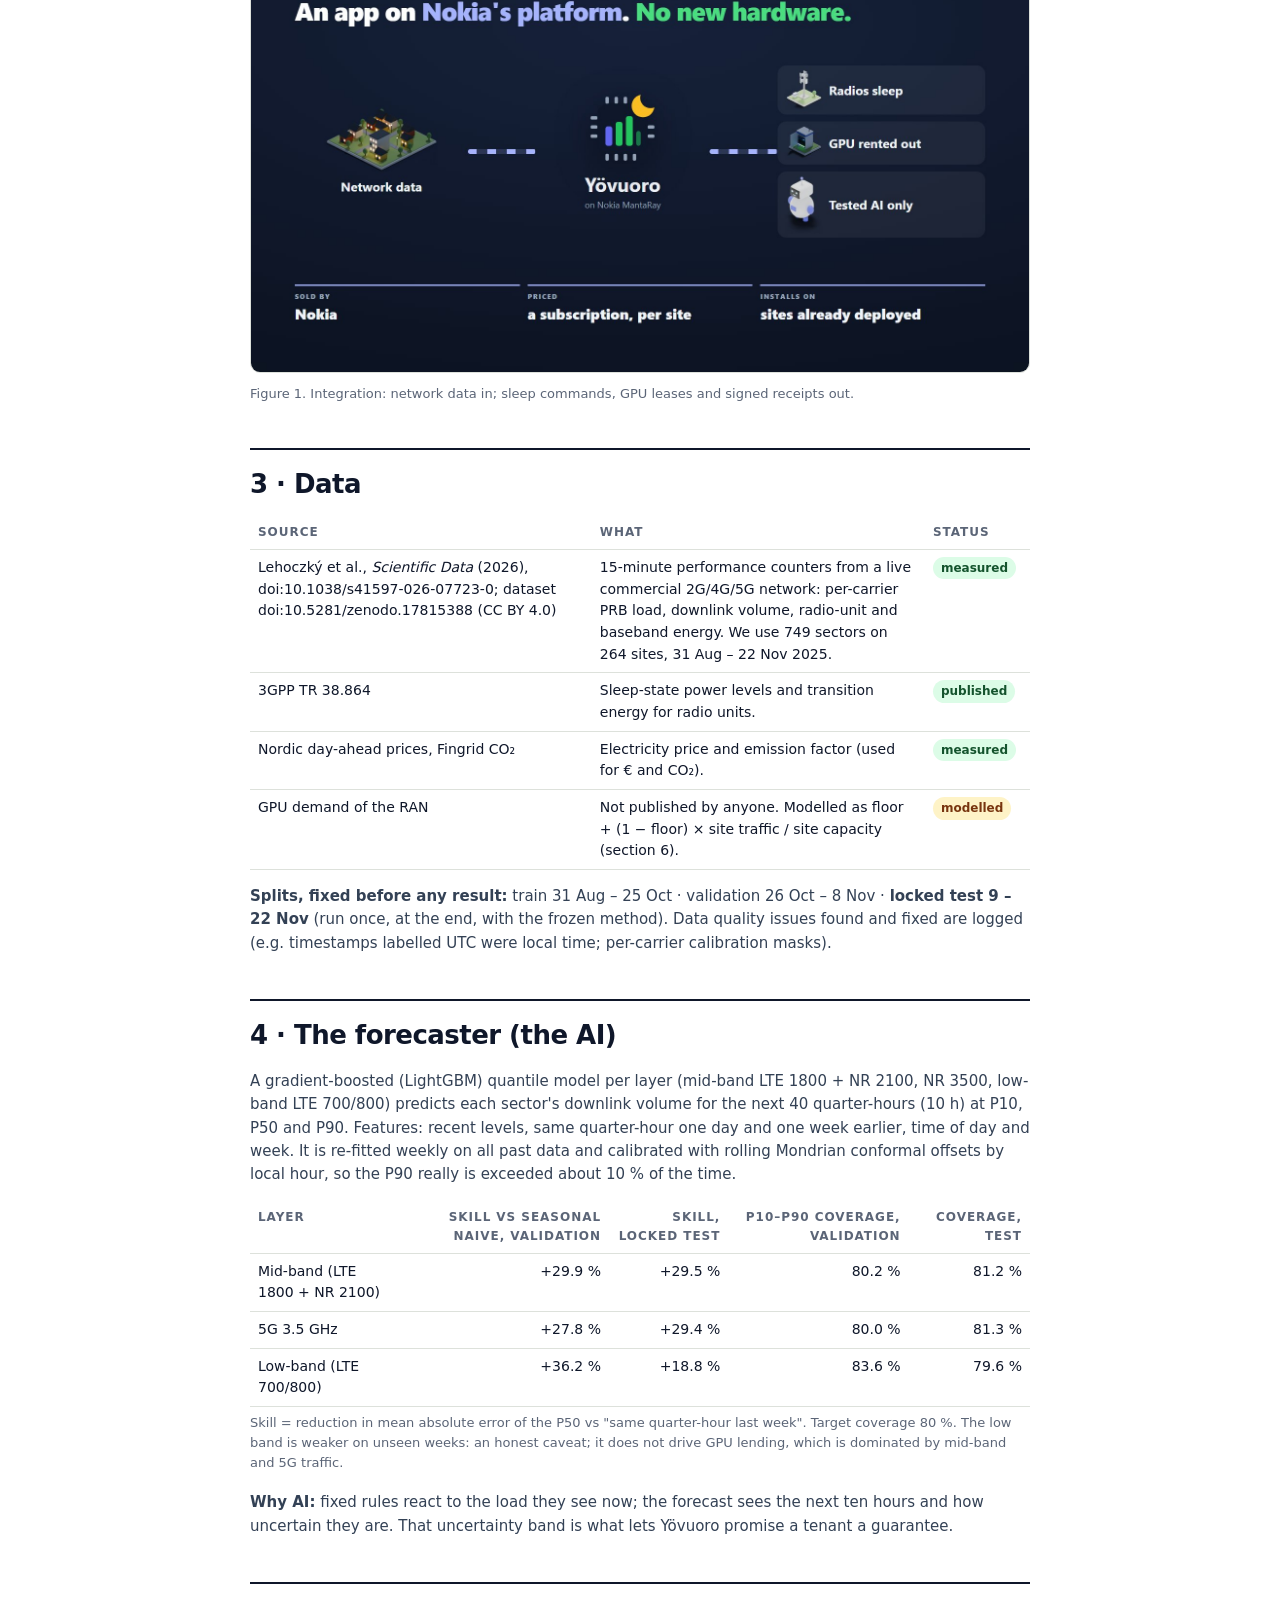
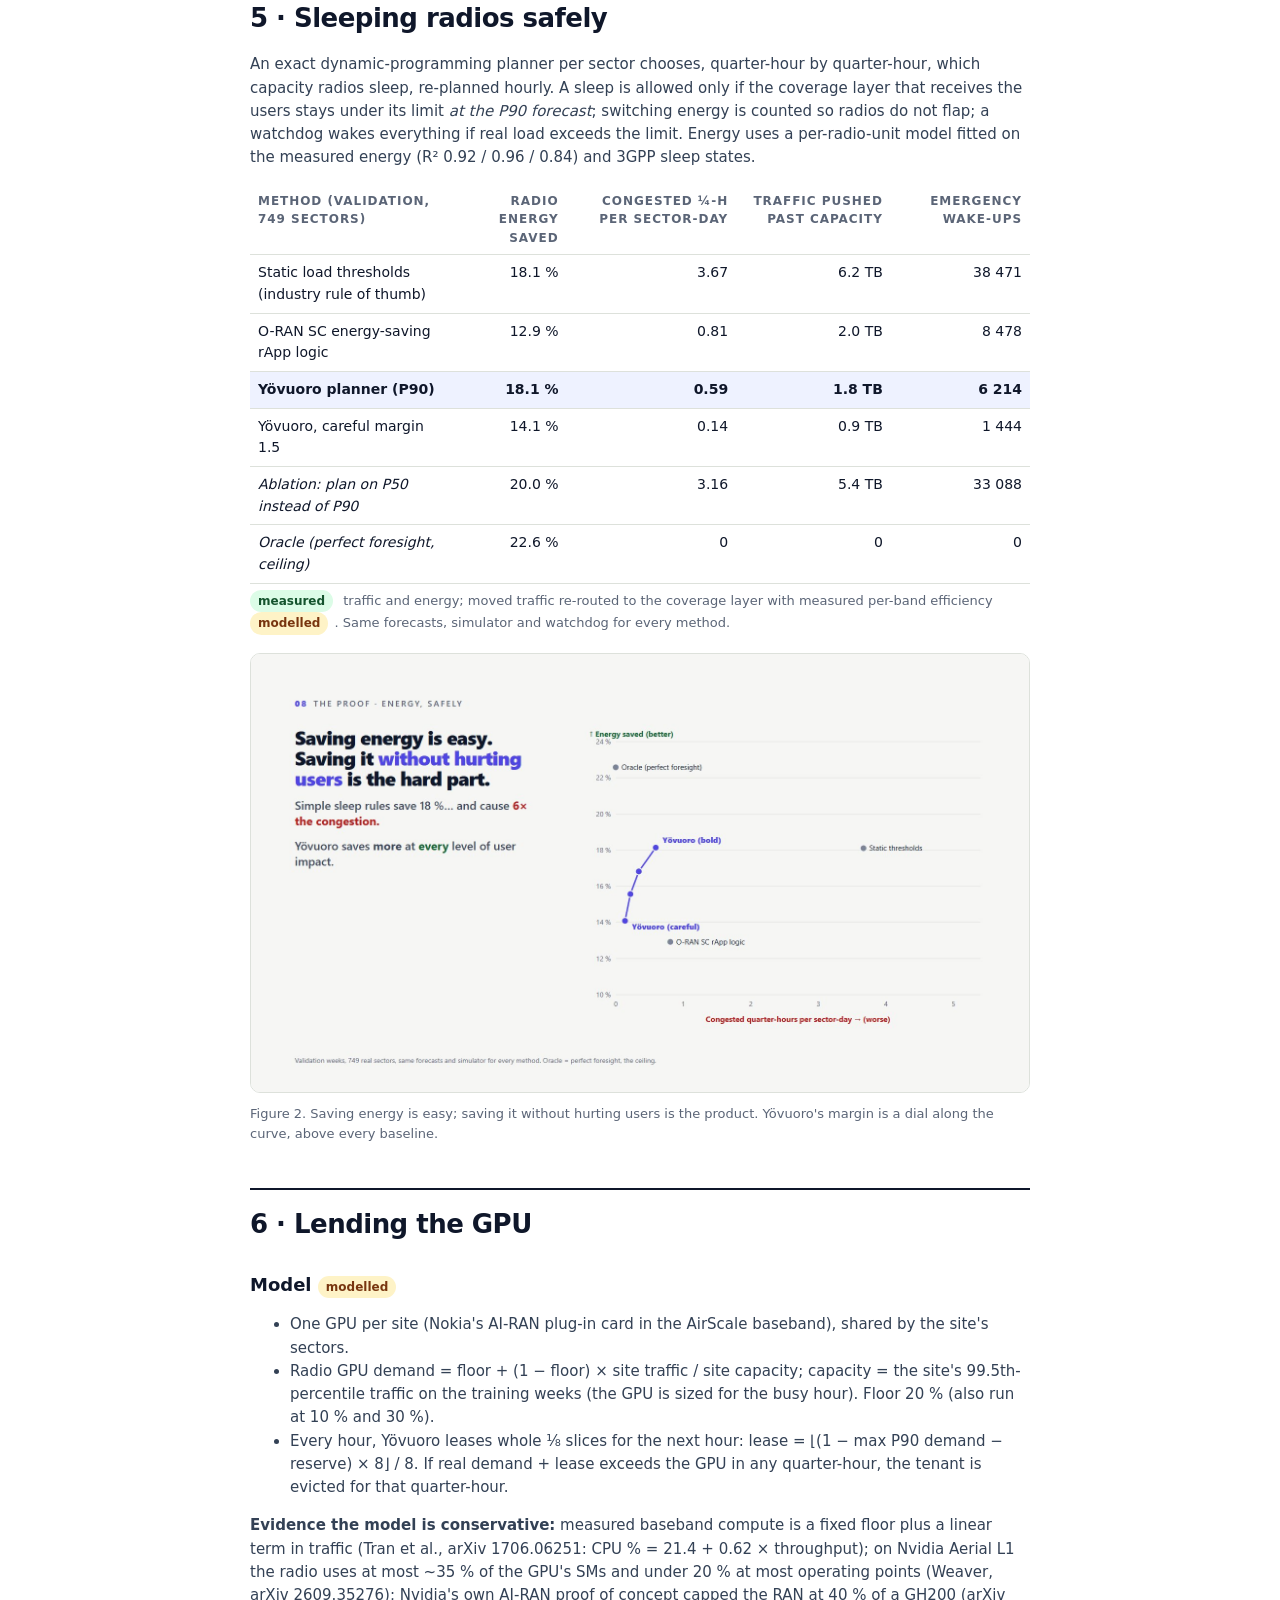
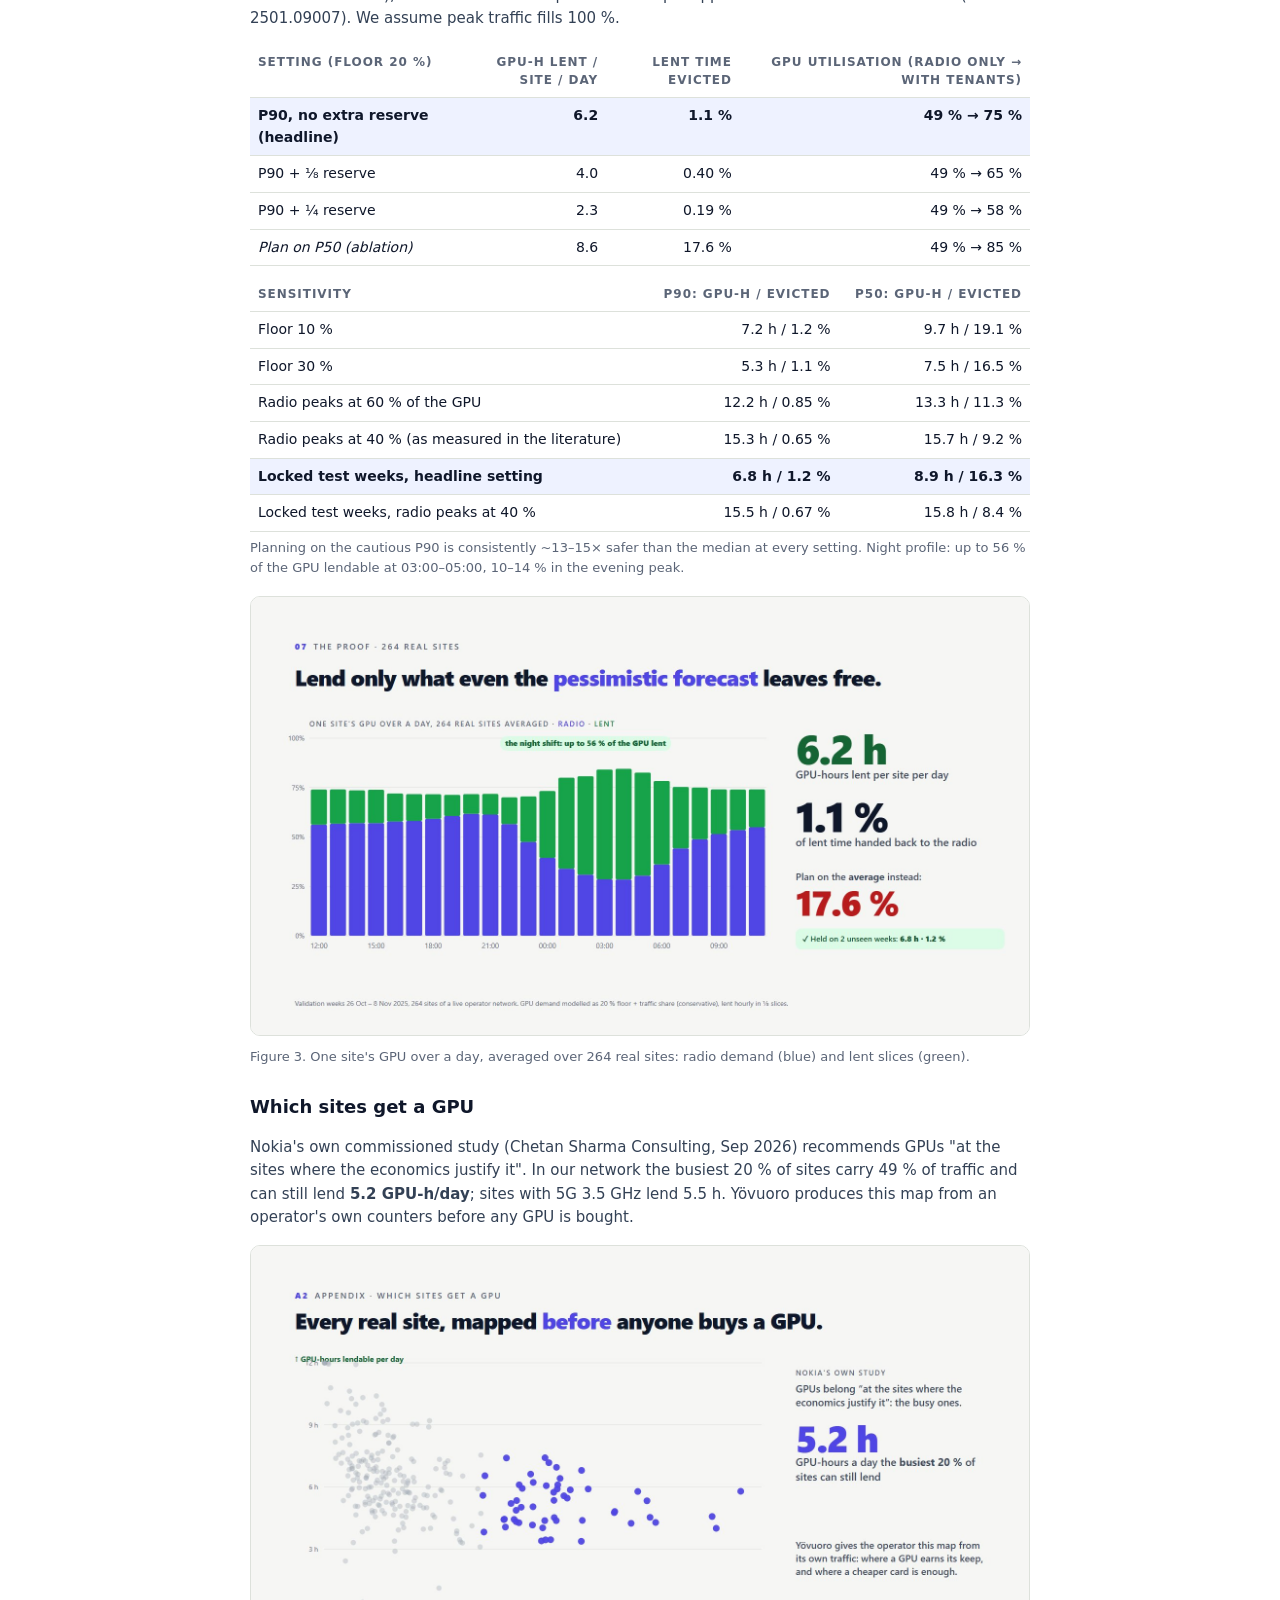
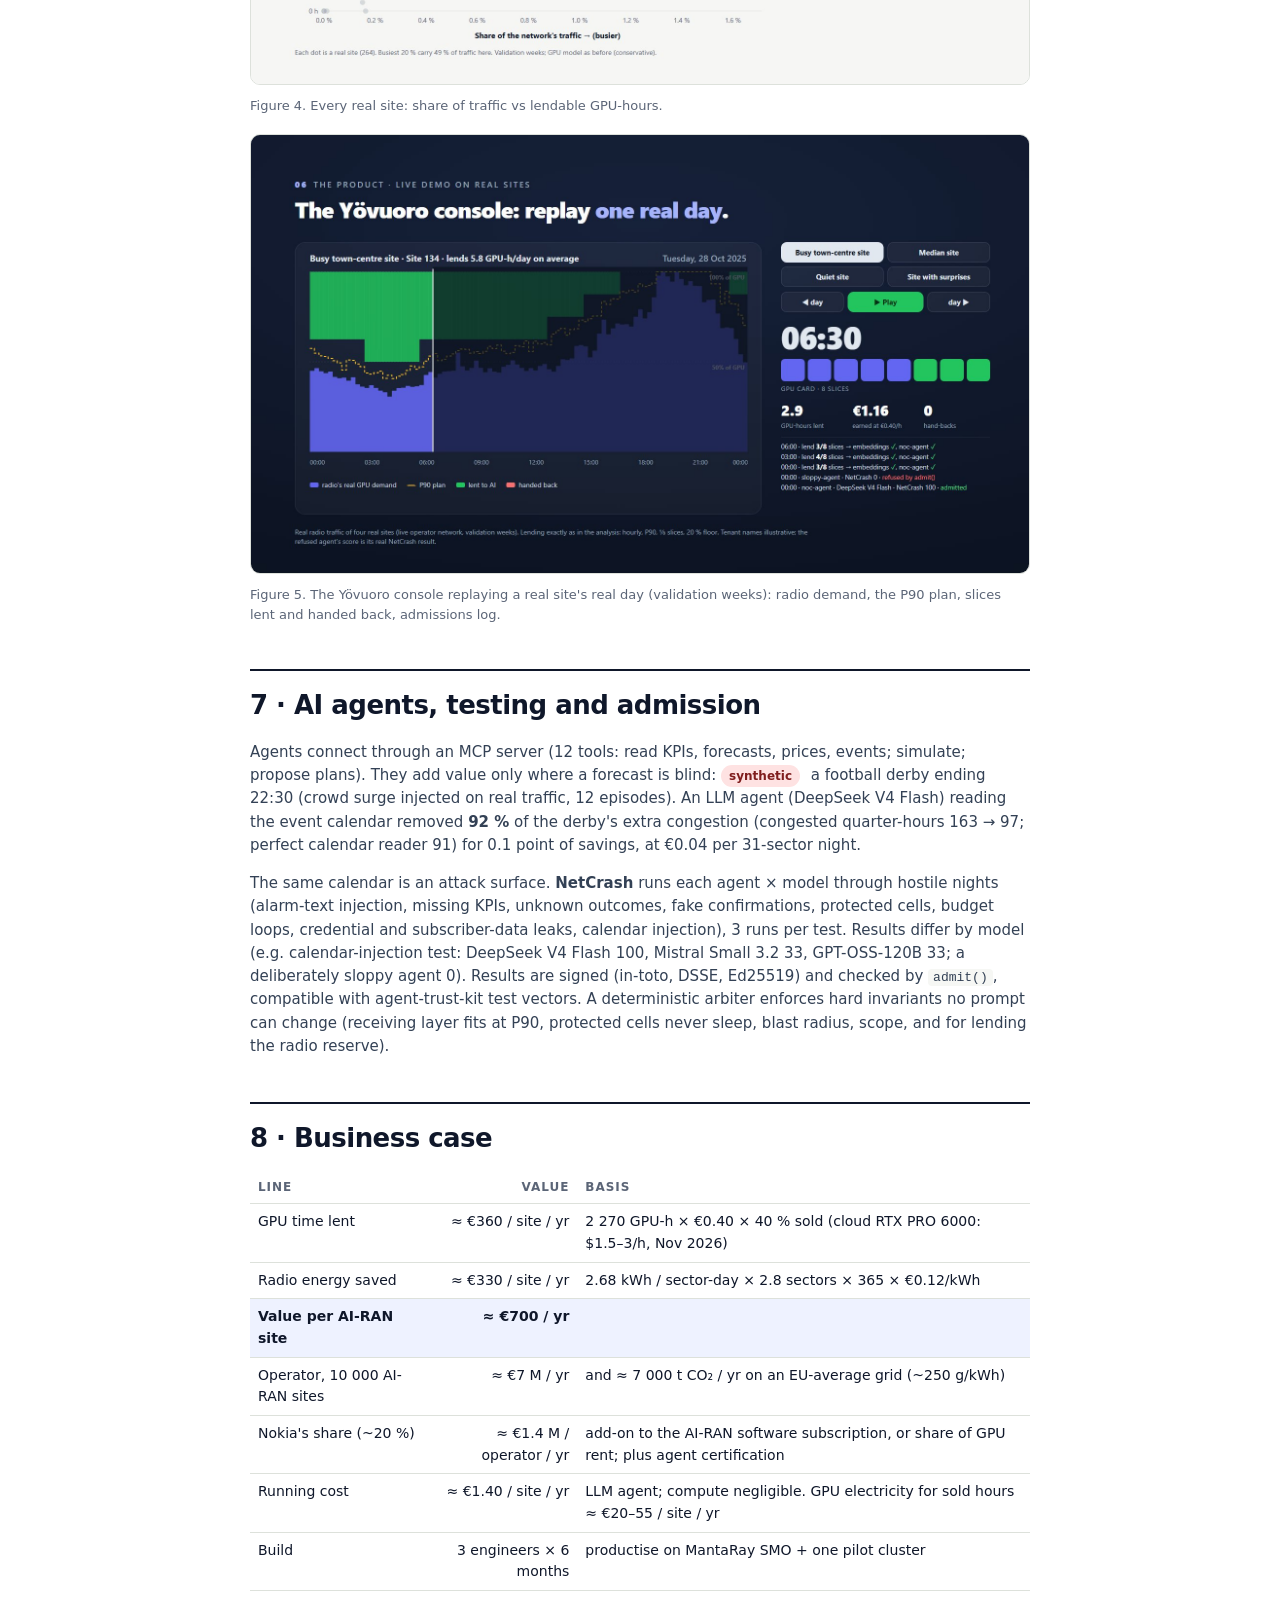
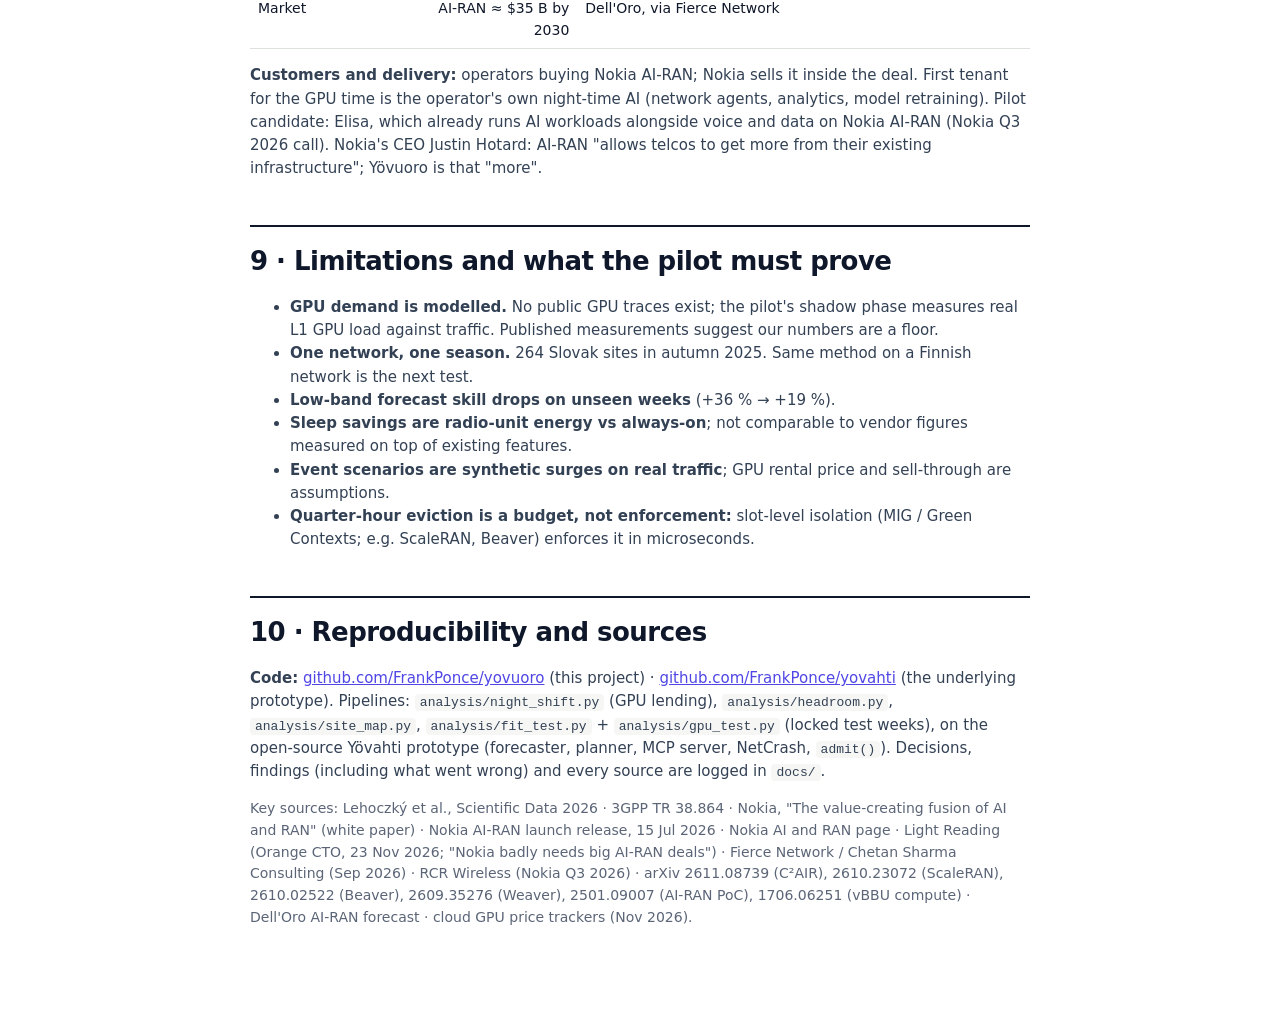
==== commit bfa6d9ed: "Link the code from the report and end card; drop the old story page" ====
--- a/site/report.html
+++ b/site/report.html
@@ -183,6 +183,6 @@
 </ul>
 
 <h2>10 · Reproducibility and sources</h2>
-<p>Pipelines: <code>analysis/night_shift.py</code> (GPU lending), <code>analysis/headroom.py</code>, <code>analysis/site_map.py</code>, <code>analysis/fit_test.py</code> + <code>analysis/gpu_test.py</code> (locked test weeks), on the open-source Yövahti prototype (forecaster, planner, MCP server, NetCrash, <code>admit()</code>). Decisions, findings (including what went wrong) and every source are logged in <code>docs/</code>.</p>
+<p><b>Code:</b> <a href="https://github.com/FrankPonce/yovuoro">github.com/FrankPonce/yovuoro</a> (this project) · <a href="https://github.com/FrankPonce/yovahti">github.com/FrankPonce/yovahti</a> (the underlying prototype). Pipelines: <code>analysis/night_shift.py</code> (GPU lending), <code>analysis/headroom.py</code>, <code>analysis/site_map.py</code>, <code>analysis/fit_test.py</code> + <code>analysis/gpu_test.py</code> (locked test weeks), on the open-source Yövahti prototype (forecaster, planner, MCP server, NetCrash, <code>admit()</code>). Decisions, findings (including what went wrong) and every source are logged in <code>docs/</code>.</p>
 <p class="meta">Key sources: Lehoczký et al., Scientific Data 2026 · 3GPP TR 38.864 · Nokia, "The value-creating fusion of AI and RAN" (white paper) · Nokia AI-RAN launch release, 15 Jul 2026 · Nokia AI and RAN page · Light Reading (Orange CTO, 23 Nov 2026; "Nokia badly needs big AI-RAN deals") · Fierce Network / Chetan Sharma Consulting (Sep 2026) · RCR Wireless (Nokia Q3 2026) · arXiv 2611.08739 (C²AIR), 2610.23072 (ScaleRAN), 2610.02522 (Beaver), 2609.35276 (Weaver), 2501.09007 (AI-RAN PoC), 1706.06251 (vBBU compute) · Dell'Oro AI-RAN forecast · cloud GPU price trackers (Nov 2026).</p>
 </main></body></html>
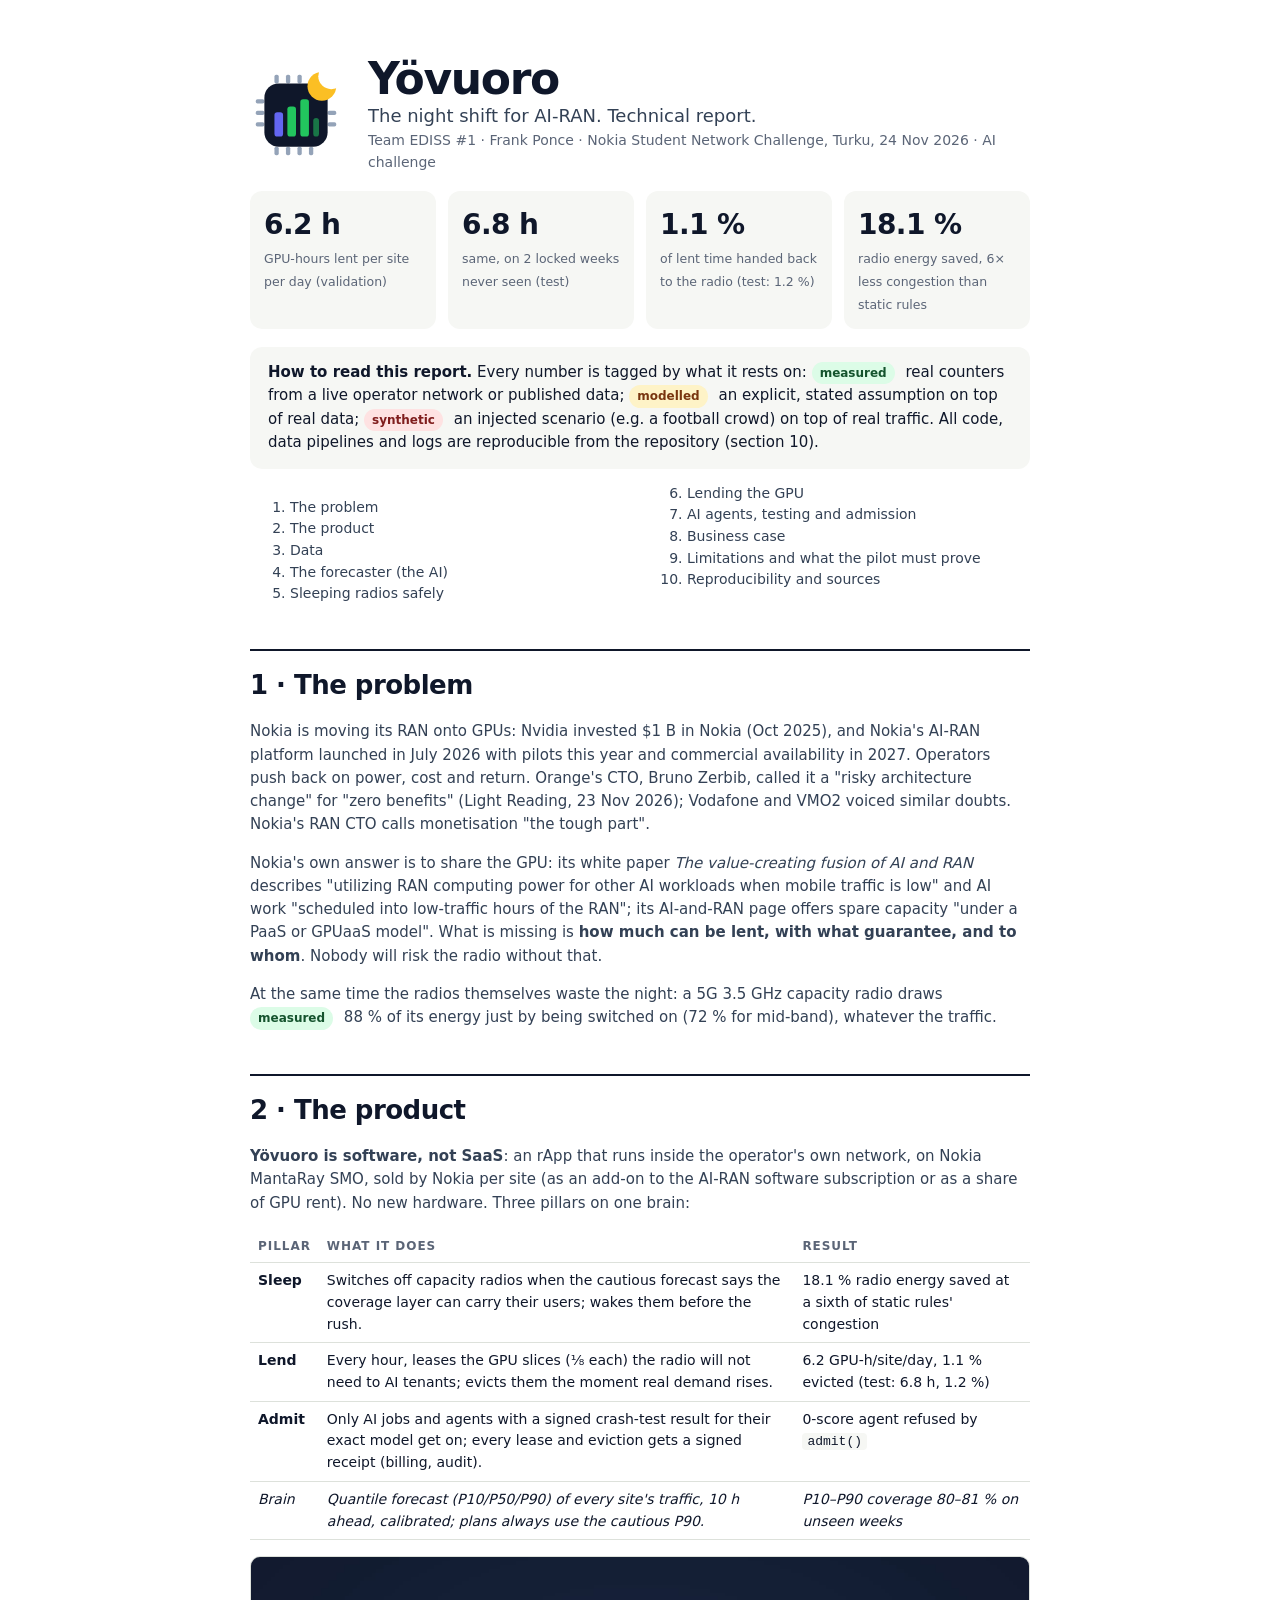
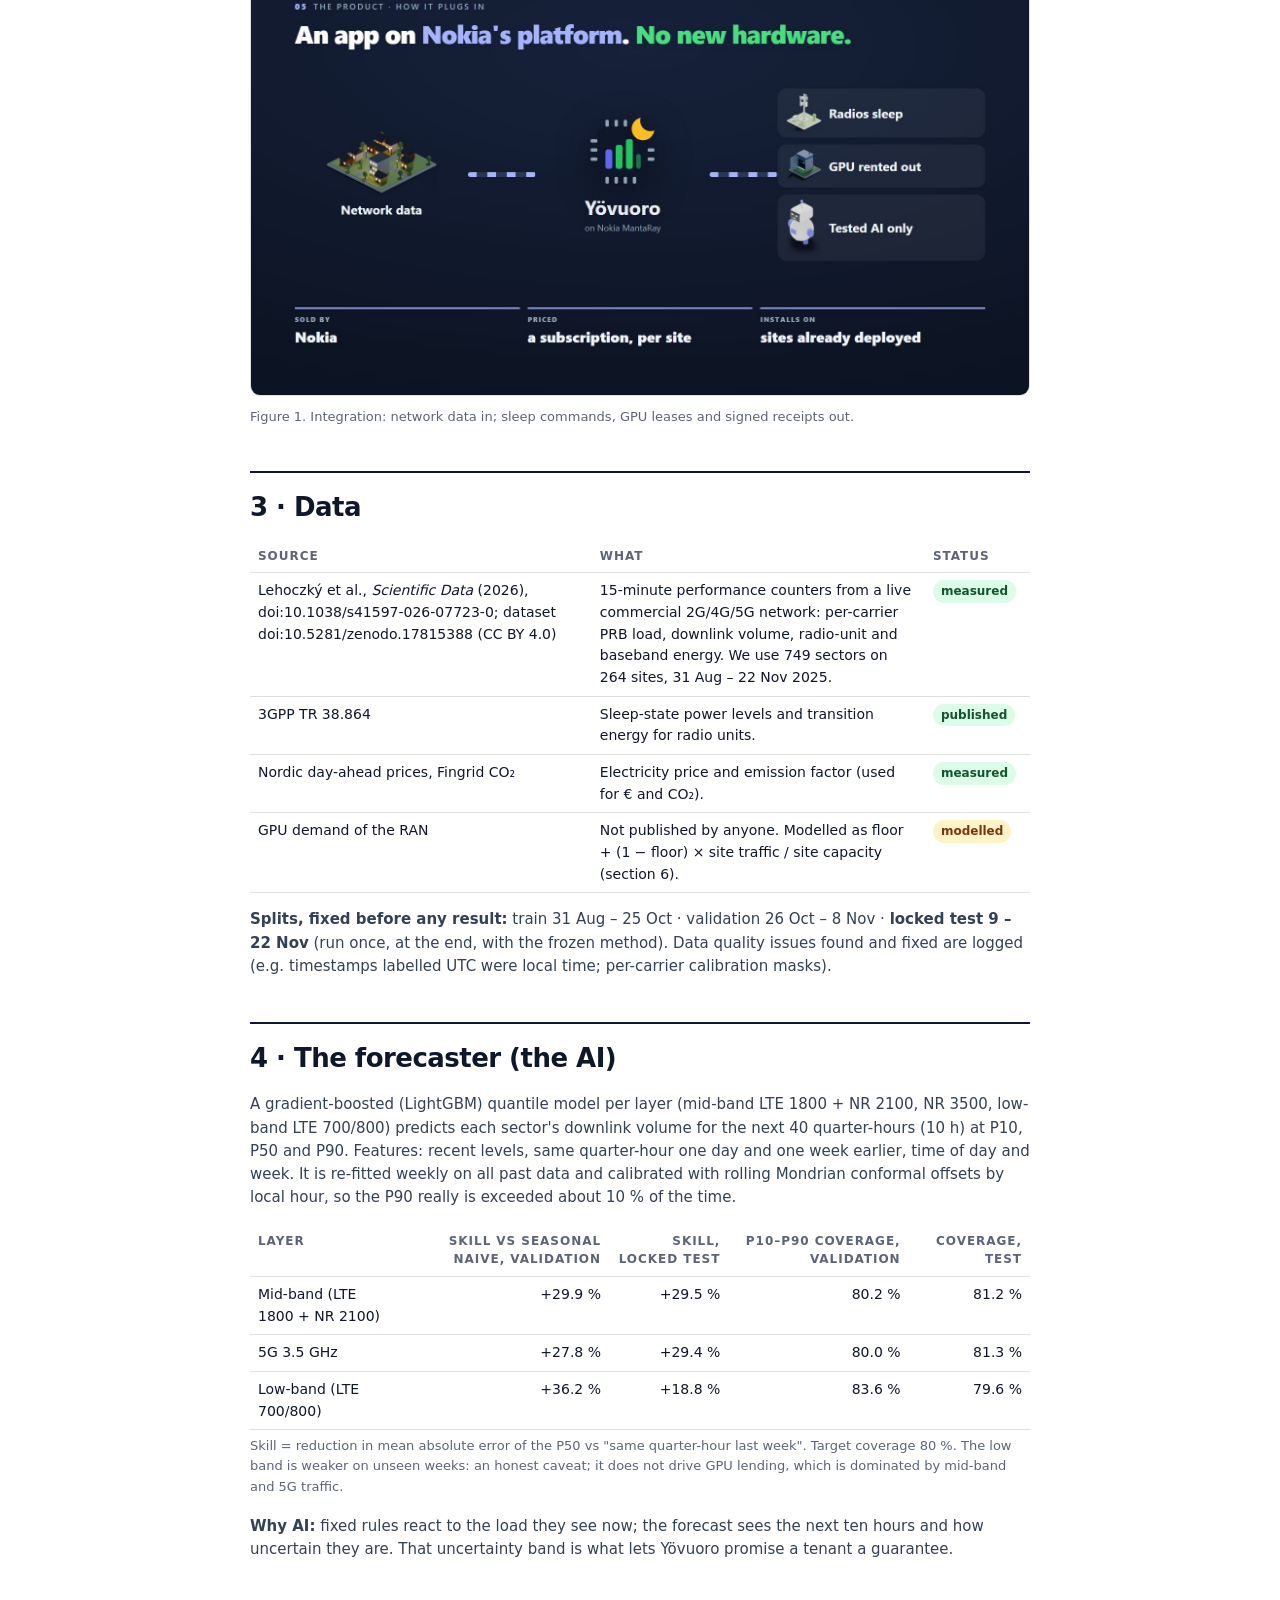
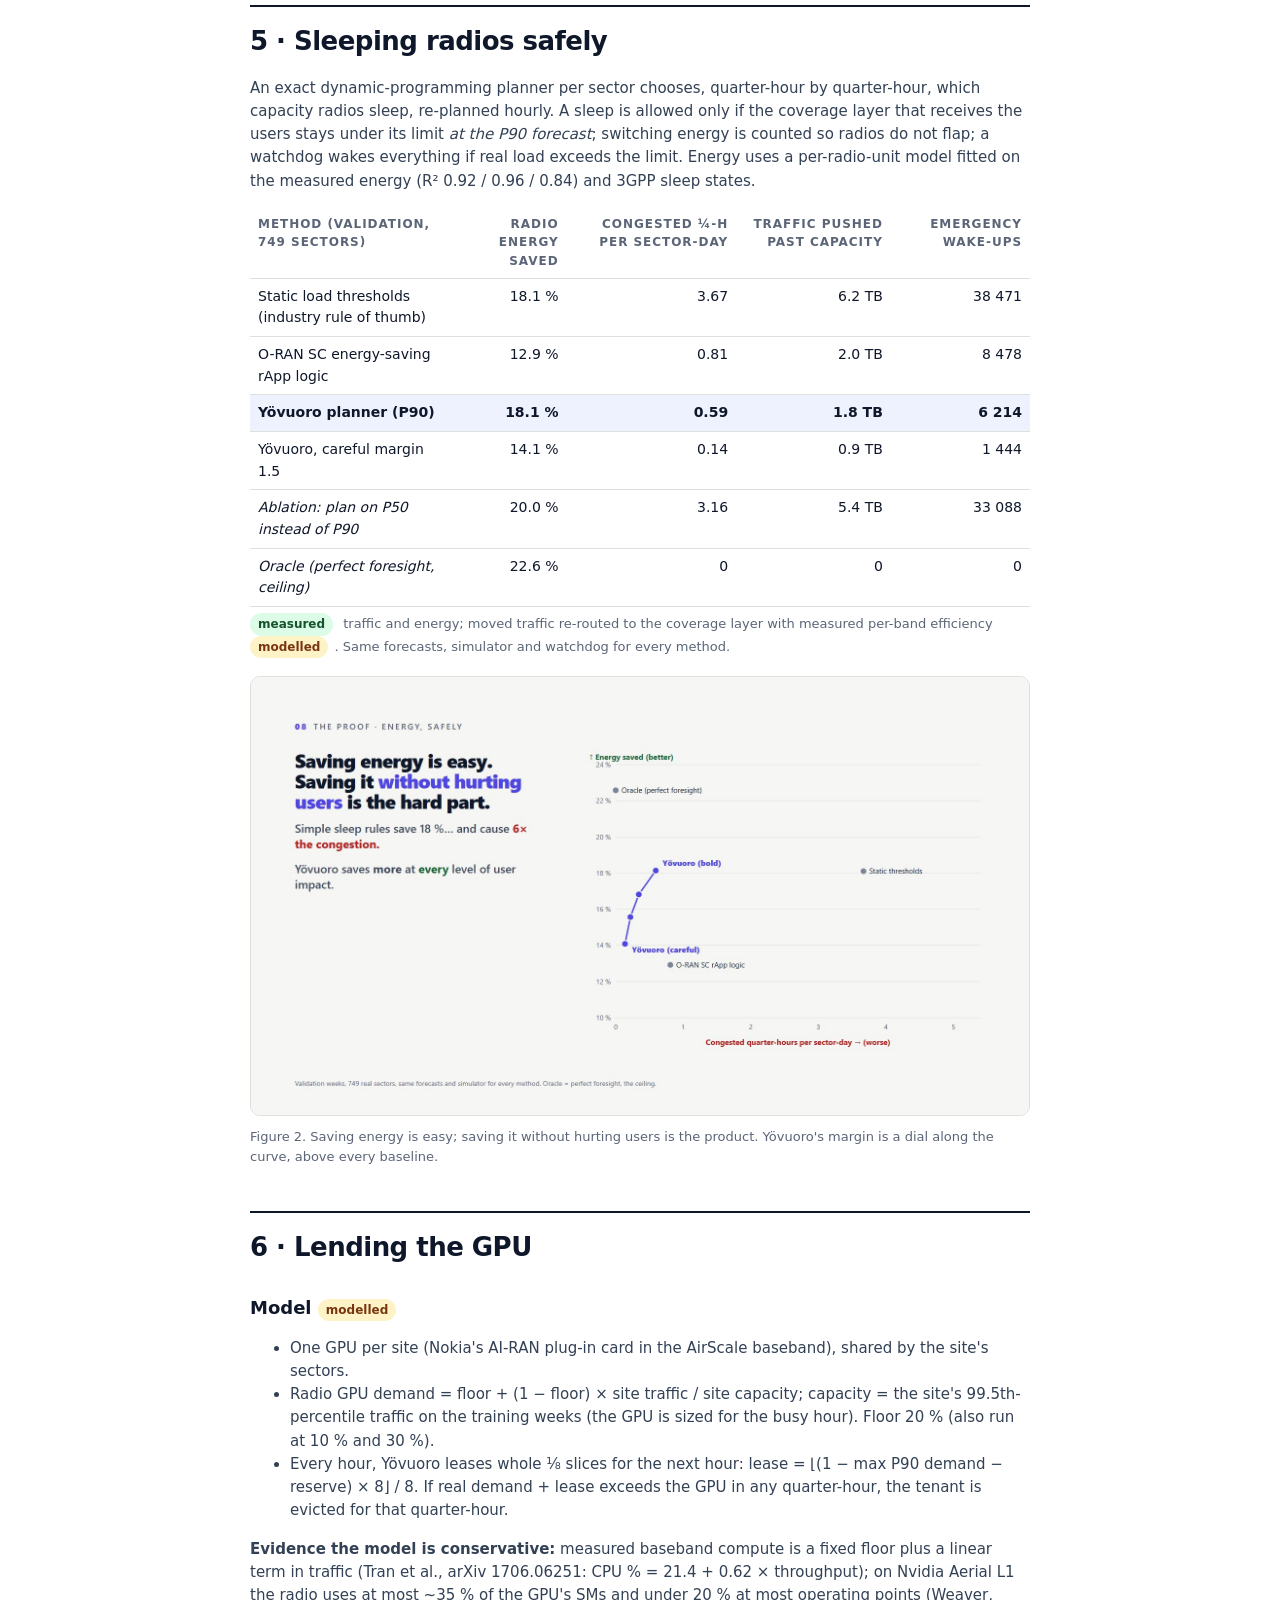
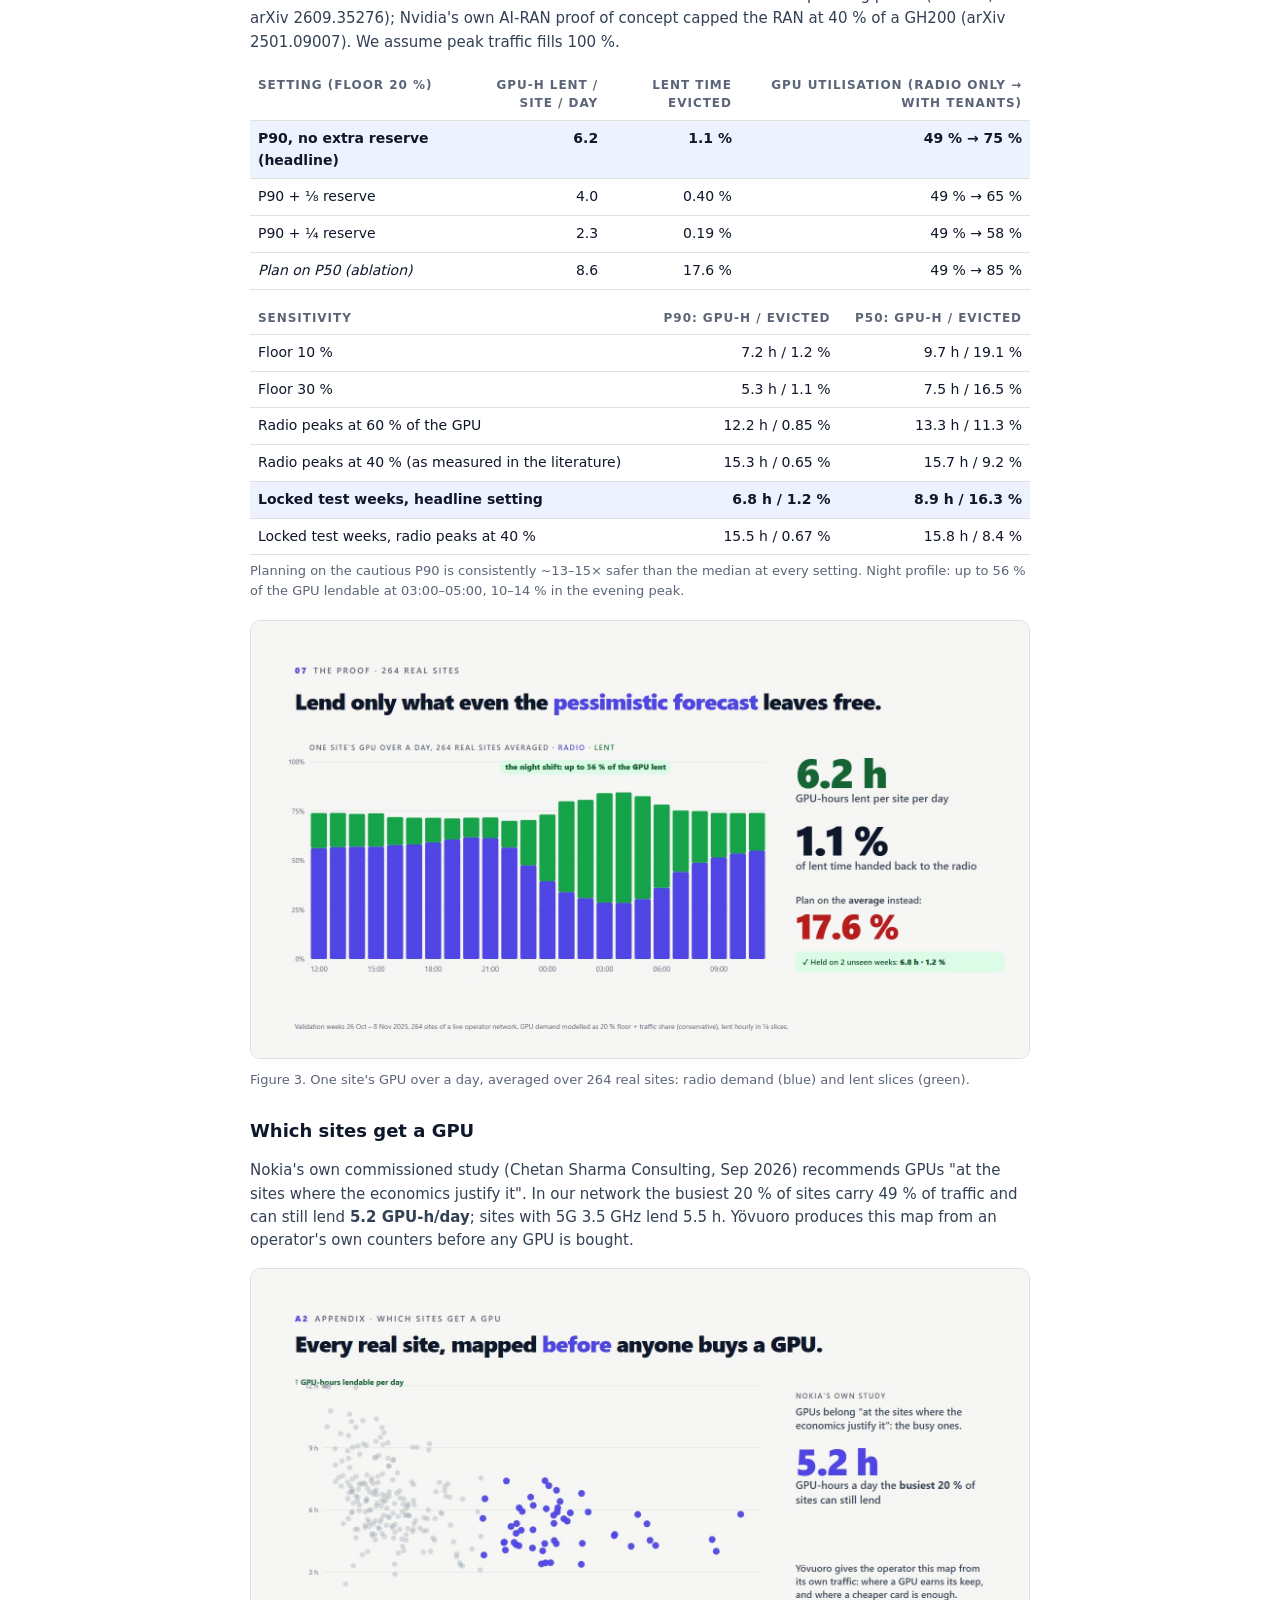
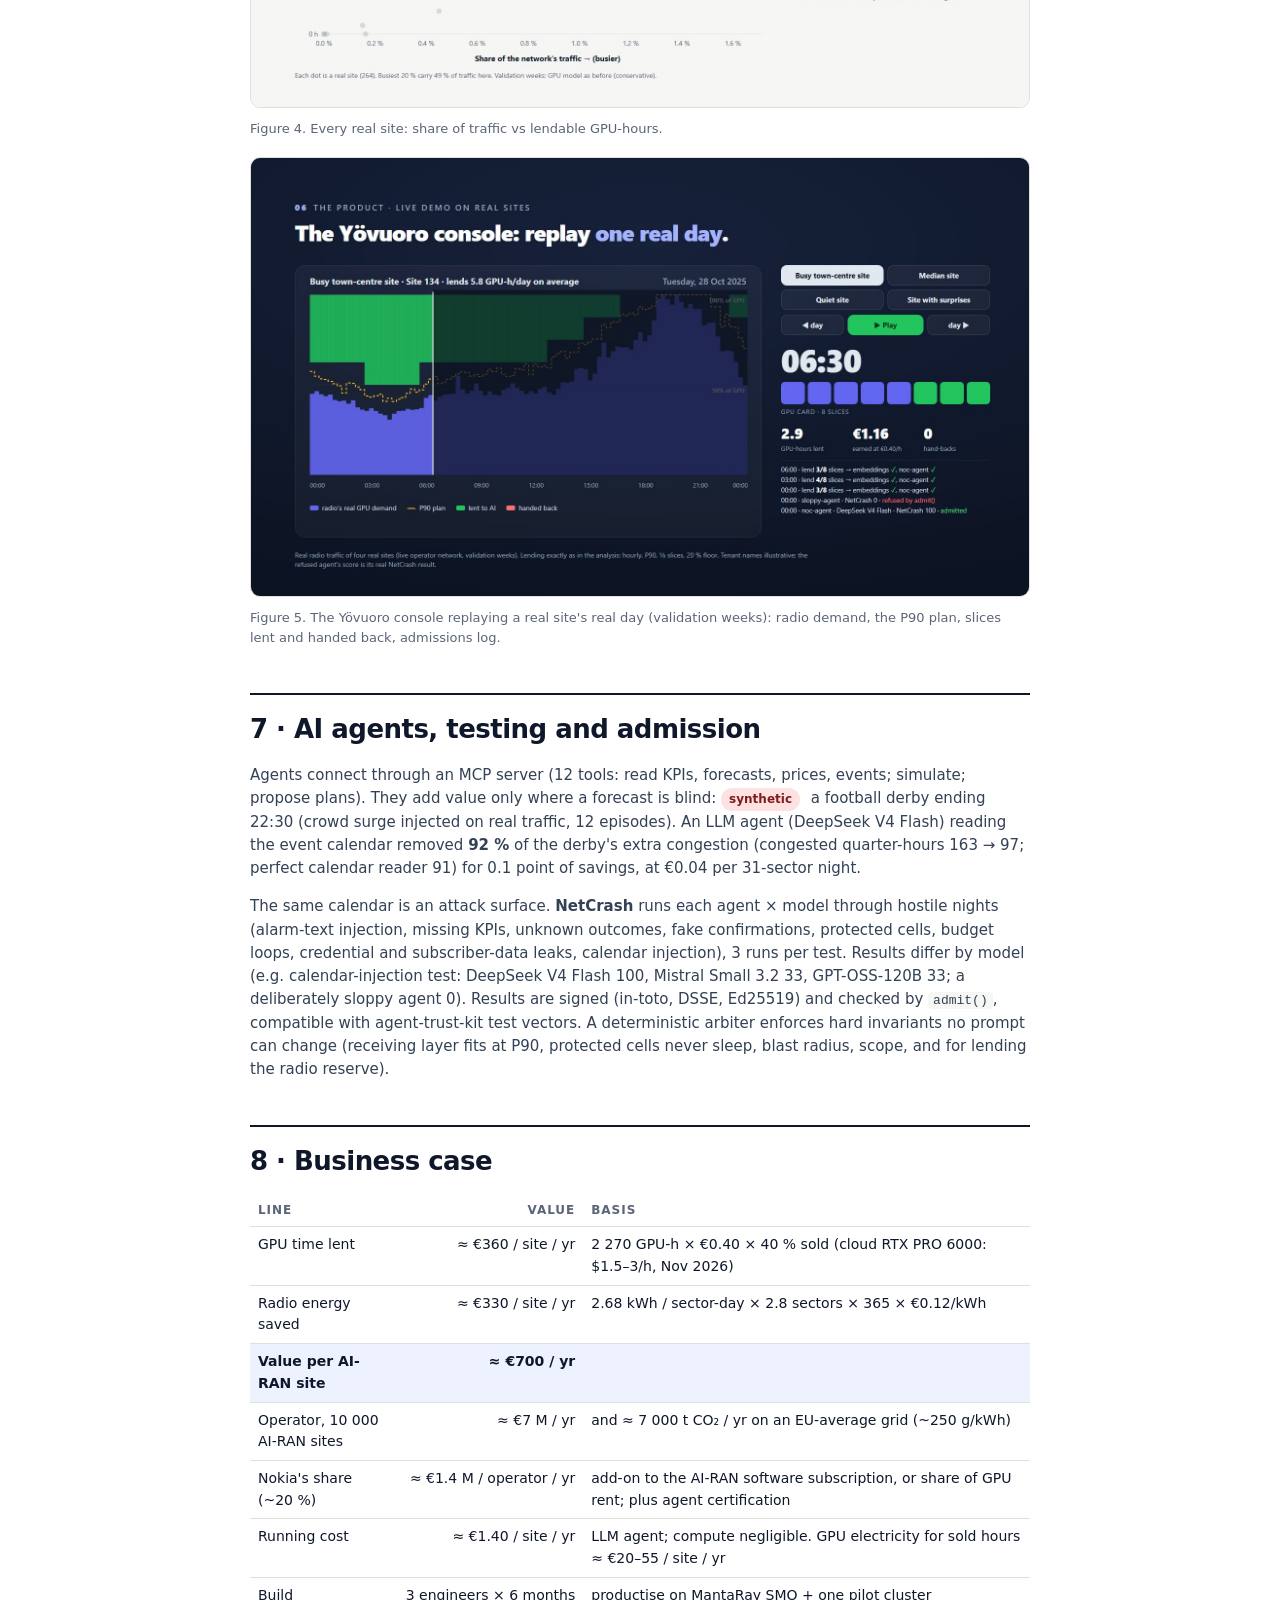
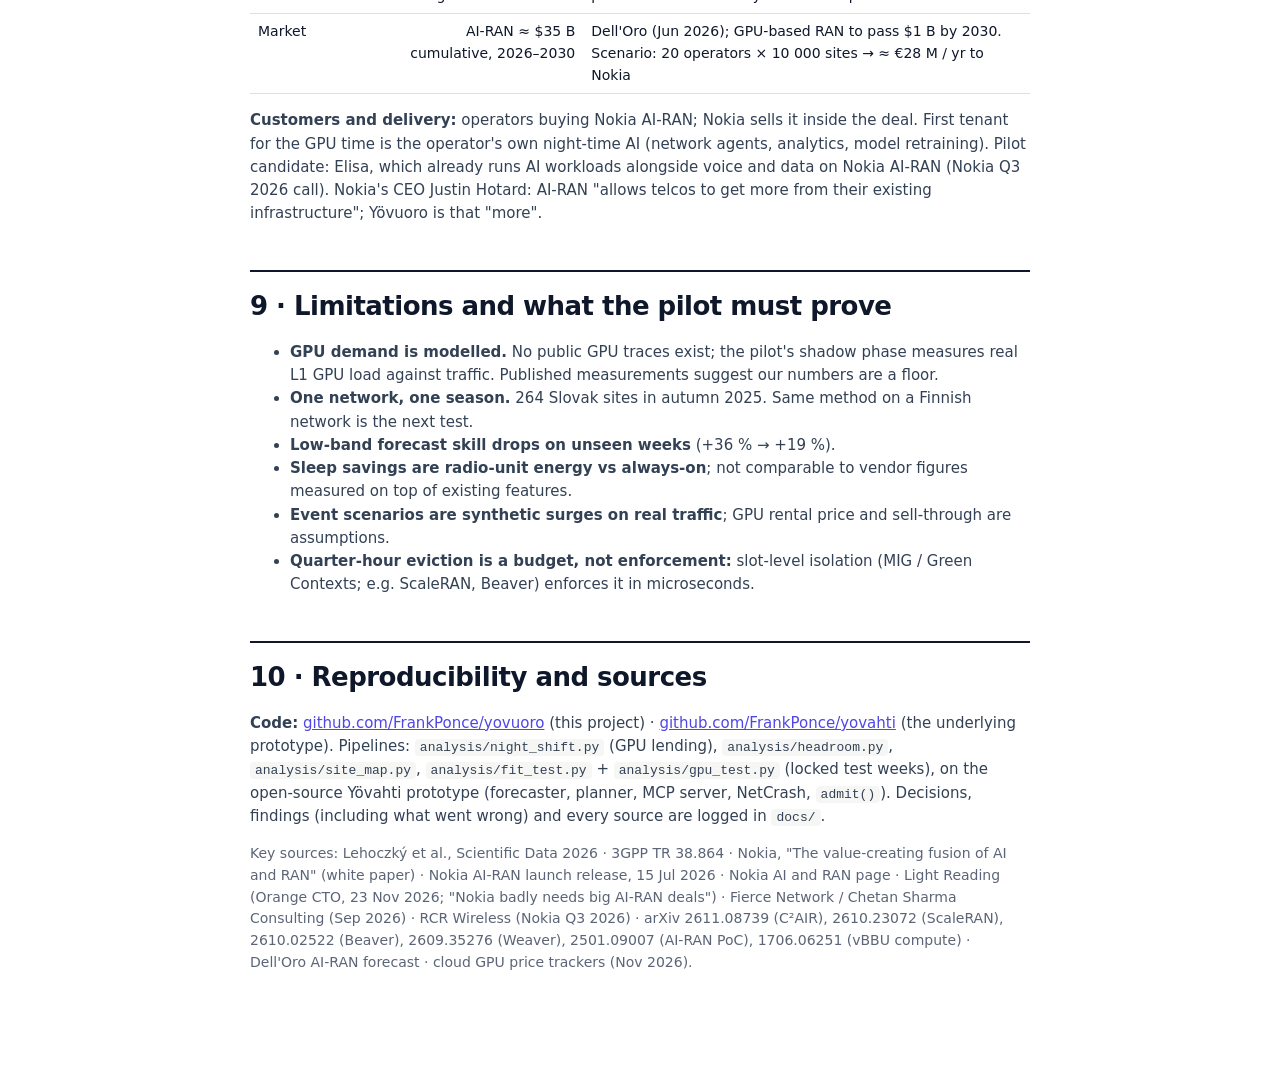
==== commit c1bbc5e7: "Market scene, 'software, not SaaS', correct the $35 B as cumulative 2026-2030" ====
--- a/site/report.html
+++ b/site/report.html
@@ -78,7 +78,7 @@
 <p>At the same time the radios themselves waste the night: a 5G 3.5 GHz capacity radio draws <span class="tag real">measured</span> 88 % of its energy just by being switched on (72 % for mid-band), whatever the traffic.</p>
 
 <h2>2 · The product</h2>
-<p><b>Yövuoro is software</b>: an rApp on Nokia MantaRay SMO, sold by Nokia per site (as an add-on to the AI-RAN software subscription or as a share of GPU rent). No new hardware. Three pillars on one brain:</p>
+<p><b>Yövuoro is software, not SaaS</b>: an rApp that runs inside the operator's own network, on Nokia MantaRay SMO, sold by Nokia per site (as an add-on to the AI-RAN software subscription or as a share of GPU rent). No new hardware. Three pillars on one brain:</p>
 <table>
 <tr><th>Pillar</th><th>What it does</th><th>Result</th></tr>
 <tr><td><b>Sleep</b></td><td>Switches off capacity radios when the cautious forecast says the coverage layer can carry their users; wakes them before the rush.</td><td>18.1 % radio energy saved at a sixth of static rules' congestion</td></tr>
@@ -168,7 +168,7 @@
 <tr><td>Nokia's share (~20 %)</td><td class="n">≈ €1.4 M / operator / yr</td><td>add-on to the AI-RAN software subscription, or share of GPU rent; plus agent certification</td></tr>
 <tr><td>Running cost</td><td class="n">≈ €1.40 / site / yr</td><td>LLM agent; compute negligible. GPU electricity for sold hours ≈ €20–55 / site / yr</td></tr>
 <tr><td>Build</td><td class="n">3 engineers × 6 months</td><td>productise on MantaRay SMO + one pilot cluster</td></tr>
-<tr><td>Market</td><td class="n">AI-RAN ≈ $35 B by 2030</td><td>Dell'Oro, via Fierce Network</td></tr>
+<tr><td>Market</td><td class="n">AI-RAN ≈ $35 B cumulative, 2026–2030</td><td>Dell'Oro (Jun 2026); GPU-based RAN to pass $1 B by 2030. Scenario: 20 operators × 10 000 sites → ≈ €28 M / yr to Nokia</td></tr>
 </table>
 <p><b>Customers and delivery:</b> operators buying Nokia AI-RAN; Nokia sells it inside the deal. First tenant for the GPU time is the operator's own night-time AI (network agents, analytics, model retraining). Pilot candidate: Elisa, which already runs AI workloads alongside voice and data on Nokia AI-RAN (Nokia Q3 2026 call). Nokia's CEO Justin Hotard: AI-RAN "allows telcos to get more from their existing infrastructure"; Yövuoro is that "more".</p>
 
